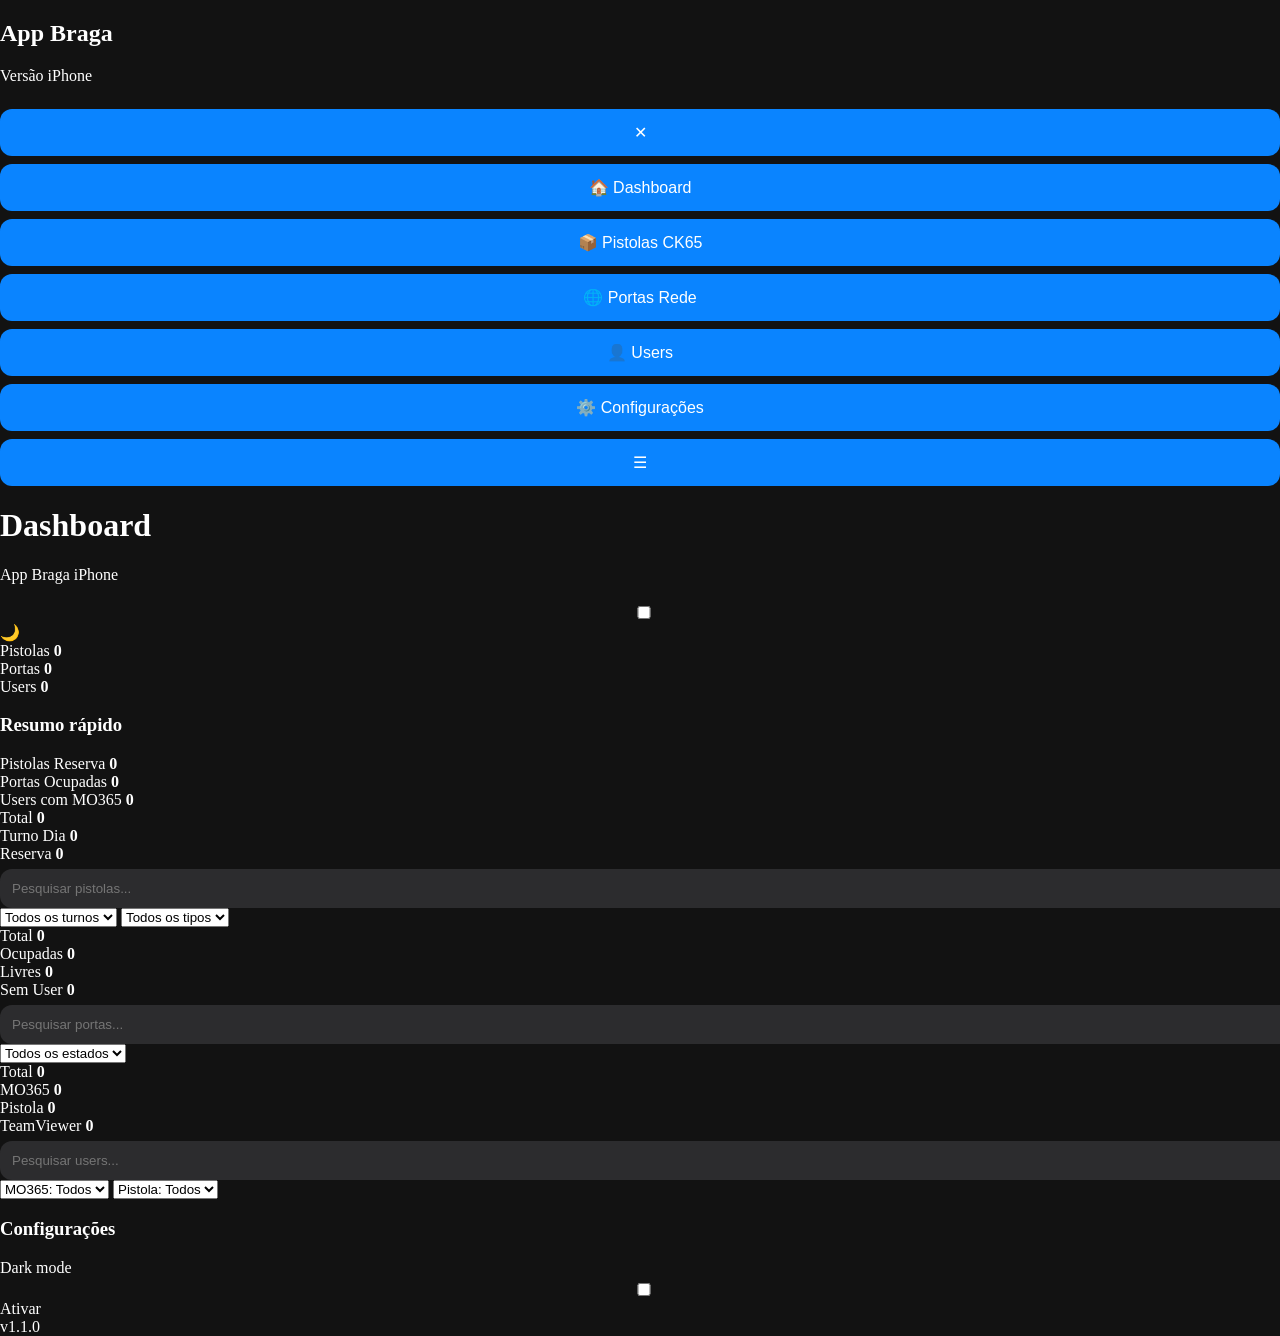
==== index.html @ 3db8387b "Update index.html" ====
<!DOCTYPE html>
<html lang="pt">
<head>
  <meta charset="UTF-8" />
  <meta
    name="viewport"
    content="width=device-width, initial-scale=1, maximum-scale=1, user-scalable=no, viewport-fit=cover"
  />
  <title>App Braga</title>
  <meta name="theme-color" content="#0f172a" />
  <link rel="manifest" href="manifest.json" />
  <link rel="icon" type="image/png" sizes="192x192" href="icon-192.png" />
  <link rel="apple-touch-icon" href="icon-192.png" />
  <link rel="stylesheet" href="style.css" />
</head>
<body>
  <div class="mobile-shell">
    <aside id="sidebar" class="mobile-sidebar">
      <div class="sidebar-top">
        <div>
          <h2>App Braga</h2>
          <p>Versão iPhone</p>
        </div>
        <button class="icon-btn close-btn" onclick="fecharMenu()">✕</button>
      </div>

      <nav class="mobile-nav">
        <button class="nav-link active" onclick="mostrarPagina('dashboard', this)">🏠 Dashboard</button>
        <button class="nav-link" onclick="mostrarPagina('pistolas', this)">📦 Pistolas CK65</button>
        <button class="nav-link" onclick="mostrarPagina('portas', this)">🌐 Portas Rede</button>
        <button class="nav-link" onclick="mostrarPagina('users', this)">👤 Users</button>
        <button class="nav-link" onclick="mostrarPagina('config', this)">⚙️ Configurações</button>
      </nav>
    </aside>

    <div id="overlay" class="overlay" onclick="fecharMenu()"></div>

    <main class="mobile-main">
      <header class="mobile-topbar">
        <button class="icon-btn" onclick="abrirMenu()">☰</button>
        <div class="topbar-title-wrap">
          <h1 id="pageTitle">Dashboard</h1>
          <p class="subtitle">App Braga iPhone</p>
        </div>
        <label class="switch-mini">
          <input type="checkbox" id="darkSwitch" />
          <span>🌙</span>
        </label>
      </header>

      <!-- DASHBOARD -->
      <section id="page-dashboard" class="page active-page">
        <div class="mobile-stats-grid">
          <div class="stat-card">
            <span>Pistolas</span>
            <strong id="countPistolasDashboard">0</strong>
          </div>
          <div class="stat-card">
            <span>Portas</span>
            <strong id="countPortasDashboard">0</strong>
          </div>
          <div class="stat-card">
            <span>Users</span>
            <strong id="countUsersDashboard">0</strong>
          </div>
        </div>

        <div class="panel">
          <h3>Resumo rápido</h3>
          <div class="dashboard-mobile-list">
            <div class="dashboard-mini-card">
              <span class="mini-label">Pistolas Reserva</span>
              <strong id="countReservaDashboard">0</strong>
            </div>
            <div class="dashboard-mini-card">
              <span class="mini-label">Portas Ocupadas</span>
              <strong id="countPortasUsadasDashboard">0</strong>
            </div>
            <div class="dashboard-mini-card">
              <span class="mini-label">Users com MO365</span>
              <strong id="countUsersMO365Dashboard">0</strong>
            </div>
          </div>
        </div>
      </section>

      <!-- PISTOLAS -->
      <section id="page-pistolas" class="page">
        <div class="mobile-stats-grid">
          <div class="stat-card">
            <span>Total</span>
            <strong id="countPistolas">0</strong>
          </div>
          <div class="stat-card">
            <span>Turno Dia</span>
            <strong id="countPistolasDia">0</strong>
          </div>
          <div class="stat-card">
            <span>Reserva</span>
            <strong id="countPistolasReserva">0</strong>
          </div>
        </div>

        <div class="panel">
          <div class="mobile-filters">
            <input
              id="searchPistolas"
              type="text"
              placeholder="Pesquisar pistolas..."
              oninput="filtrarPistolas(this.value)"
            />
            <select id="filterTurnoPistolas" onchange="filtrarPistolasComFiltros()">
              <option value="">Todos os turnos</option>
              <option value="dia">Dia</option>
            </select>
            <select id="filterTipoPistolas" onchange="filtrarPistolasComFiltros()">
              <option value="">Todos os tipos</option>
              <option value="ativa">Ativa</option>
              <option value="reserva">Reserva</option>
            </select>
          </div>
        </div>

        <div id="listaPistolas" class="mobile-cards-list"></div>
      </section>

      <!-- PORTAS -->
      <section id="page-portas" class="page">
        <div class="mobile-stats-grid">
          <div class="stat-card">
            <span>Total</span>
            <strong id="countPortas">0</strong>
          </div>
          <div class="stat-card">
            <span>Ocupadas</span>
            <strong id="countPortasUsadas">0</strong>
          </div>
          <div class="stat-card">
            <span>Livres</span>
            <strong id="countPortasLivres">0</strong>
          </div>
          <div class="stat-card">
            <span>Sem User</span>
            <strong id="countPortasSemUser">0</strong>
          </div>
        </div>

        <div class="panel">
          <div class="mobile-filters">
            <input
              id="searchPortas"
              type="text"
              placeholder="Pesquisar portas..."
              oninput="filtrarPortas(this.value)"
            />
            <select id="filterEstadoPortas" onchange="filtrarPortasComEstado()">
              <option value="">Todos os estados</option>
              <option value="ocupado">Ocupadas</option>
              <option value="livre">Livres</option>
              <option value="semUser">Sem user</option>
            </select>
          </div>
        </div>

        <div id="listaPortas" class="mobile-cards-list"></div>
      </section>

      <!-- USERS -->
      <section id="page-users" class="page">
        <div class="mobile-stats-grid">
          <div class="stat-card">
            <span>Total</span>
            <strong id="countUsers">0</strong>
          </div>
          <div class="stat-card">
            <span>MO365</span>
            <strong id="countUsersMO365">0</strong>
          </div>
          <div class="stat-card">
            <span>Pistola</span>
            <strong id="countUsersPistola">0</strong>
          </div>
          <div class="stat-card">
            <span>TeamViewer</span>
            <strong id="countUsersTV">0</strong>
          </div>
        </div>

        <div class="panel">
          <div class="mobile-filters">
            <input
              id="searchUsers"
              type="text"
              placeholder="Pesquisar users..."
              oninput="filtrarUsers(this.value)"
            />
            <select id="filterUsersMO365" onchange="filtrarUsersComFiltros()">
              <option value="">MO365: Todos</option>
              <option value="sim">Com MO365</option>
              <option value="nao">Sem MO365</option>
            </select>
            <select id="filterUsersPistola" onchange="filtrarUsersComFiltros()">
              <option value="">Pistola: Todos</option>
              <option value="sim">Com Pistola</option>
              <option value="nao">Sem Pistola</option>
            </select>
          </div>
        </div>

        <div id="listaUsers" class="mobile-cards-list"></div>
      </section>

      <!-- CONFIG -->
      <section id="page-config" class="page">
        <div class="panel">
          <h3>Configurações</h3>
          <div class="config-row">
            <span>Dark mode</span>
            <label class="switch-mini">
              <input type="checkbox" id="darkSwitchConfig" />
              <span>Ativar</span>
            </label>
          </div>
        </div>
      </section>
    </main>
  </div>

  <div class="app-version-mini">v1.1.0</div>

  <script src="app.js"></script>
</body>
</html>
---- style.css ----
body{margin:0;font-family:-apple-system;background:#121212;color:white;}
.container{max-width:520px;margin:auto;padding:15px;}
.card{background:#1e1e1e;border-radius:20px;padding:16px;margin-bottom:15px;transition:all 0.3s;}
button{padding:14px;border:none;border-radius:12px;background:#0a84ff;color:white;font-size:16px;width:100%;margin-top:8px;cursor:pointer;transition:all 0.2s;}
button:hover{background:#0f9fff;}
input{width:100%;padding:12px;margin-top:6px;border:none;border-radius:12px;background:#2c2c2e;color:white;}
ul{list-style:none;padding:0;}
li{background:#2c2c2e;padding:12px;border-radius:12px;margin-bottom:8px;display:flex;justify-content:space-between;align-items:center;transition:all 0.3s;}
.small{font-size:13px;color:#aaa;}
.total{margin-top:10px;font-weight:bold;text-align:right;}
.flex{display:flex;align-items:center;gap:5px;}
.flex input{width:60px;}
.quick-buttons{display:flex;gap:5px;margin-bottom:10px;flex-wrap:wrap;}
.quick-buttons button{width:auto;flex:1 1 30%;}
.user-color-Ricardo{color:#ff3b30;}
.user-color-Carol{color:#ff9500;}
.user-color-Maria{color:#5ac8fa;}
.user-color-Jorge{color:#af52de;}
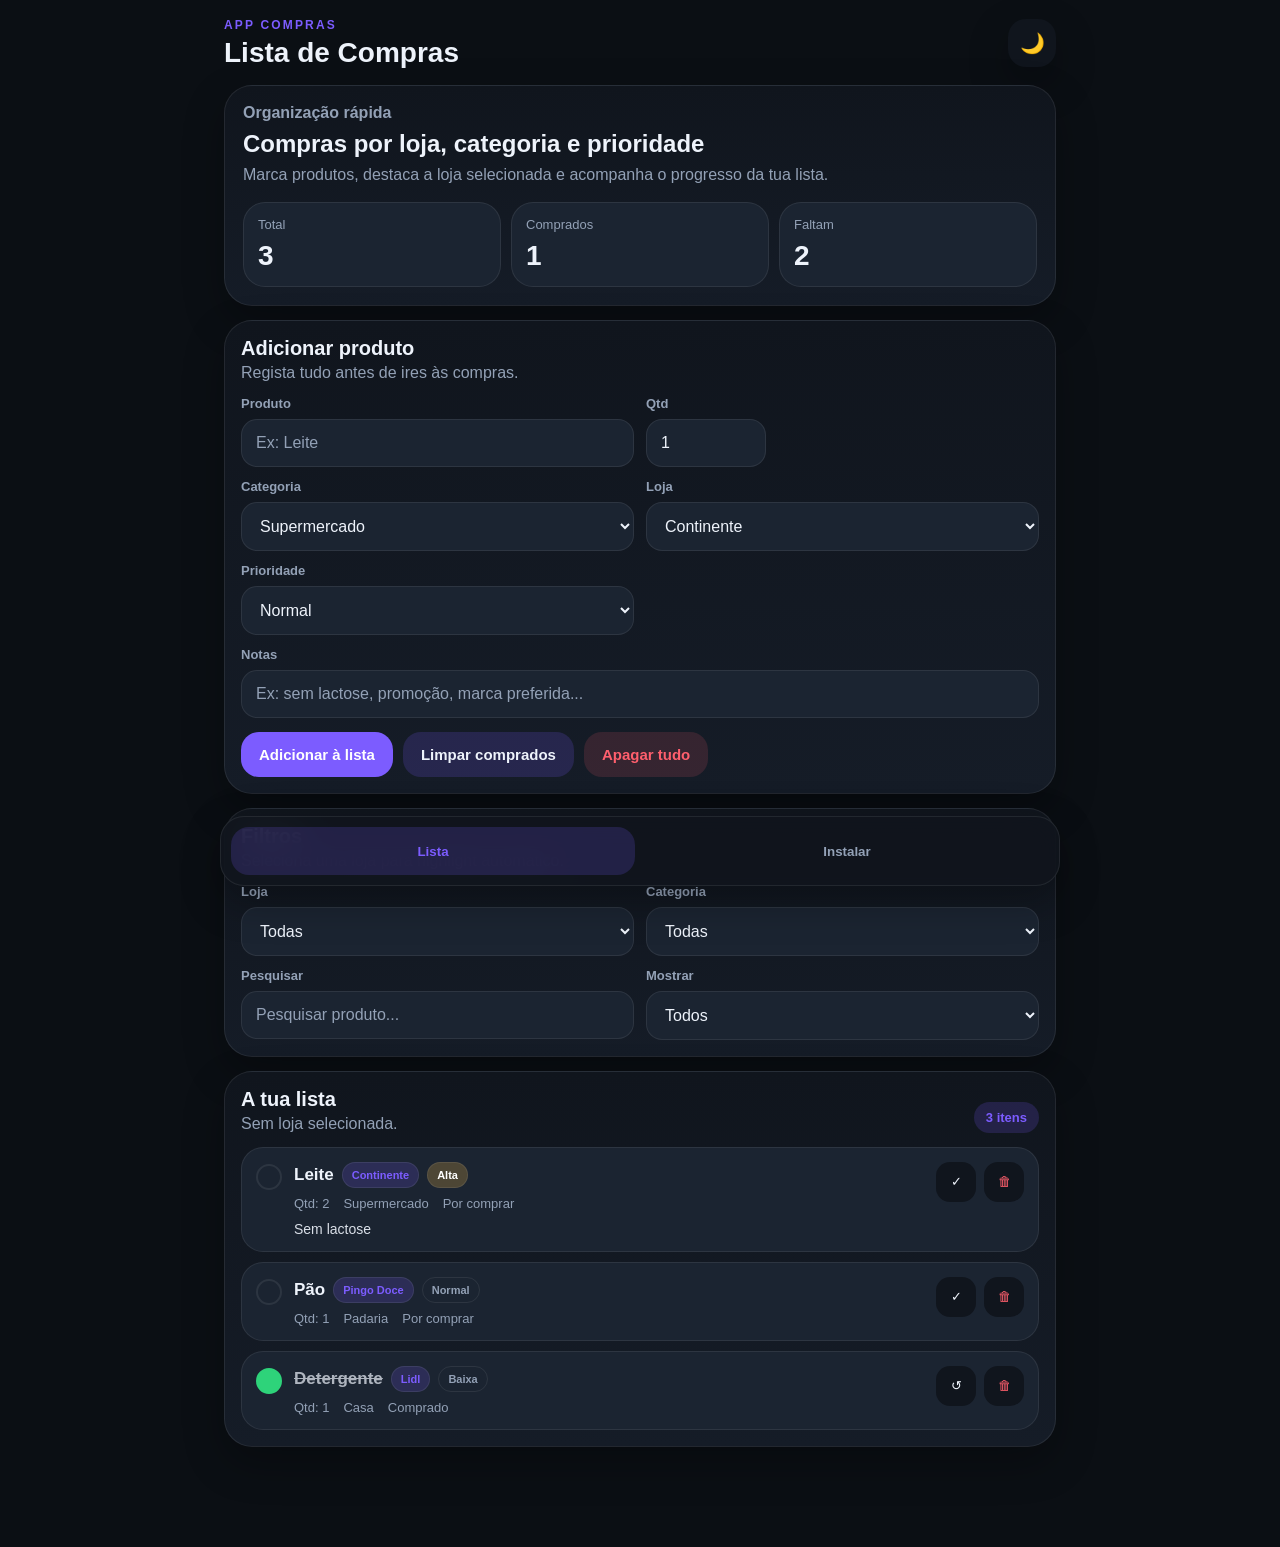
==== commit 84abd0b2: "Add files via upload" ====
--- a/index.html
+++ b/index.html
@@ -1,233 +1,135 @@
-<!DOCTYPE html>
-<html lang="pt">
-<head>
-  <meta charset="UTF-8" />
-  <meta
-    name="viewport"
-    content="width=device-width, initial-scale=1, maximum-scale=1, user-scalable=no, viewport-fit=cover"
-  />
-  <title>App Braga</title>
-  <meta name="theme-color" content="#0f172a" />
-  <link rel="manifest" href="manifest.json" />
-  <link rel="icon" type="image/png" sizes="192x192" href="icon-192.png" />
-  <link rel="apple-touch-icon" href="icon-192.png" />
-  <link rel="stylesheet" href="style.css" />
-</head>
-<body>
-  <div class="mobile-shell">
-    <aside id="sidebar" class="mobile-sidebar">
-      <div class="sidebar-top">
-        <div>
-          <h2>App Braga</h2>
-          <p>Versão iPhone</p>
-        </div>
-        <button class="icon-btn close-btn" onclick="fecharMenu()">✕</button>
-      </div>
-
-      <nav class="mobile-nav">
-        <button class="nav-link active" onclick="mostrarPagina('dashboard', this)">🏠 Dashboard</button>
-        <button class="nav-link" onclick="mostrarPagina('pistolas', this)">📦 Pistolas CK65</button>
-        <button class="nav-link" onclick="mostrarPagina('portas', this)">🌐 Portas Rede</button>
-        <button class="nav-link" onclick="mostrarPagina('users', this)">👤 Users</button>
-        <button class="nav-link" onclick="mostrarPagina('config', this)">⚙️ Configurações</button>
-      </nav>
-    </aside>
-
-    <div id="overlay" class="overlay" onclick="fecharMenu()"></div>
-
-    <main class="mobile-main">
-      <header class="mobile-topbar">
-        <button class="icon-btn" onclick="abrirMenu()">☰</button>
-        <div class="topbar-title-wrap">
-          <h1 id="pageTitle">Dashboard</h1>
-          <p class="subtitle">App Braga iPhone</p>
-        </div>
-        <label class="switch-mini">
-          <input type="checkbox" id="darkSwitch" />
-          <span>🌙</span>
-        </label>
-      </header>
-
-      <!-- DASHBOARD -->
-      <section id="page-dashboard" class="page active-page">
-        <div class="mobile-stats-grid">
-          <div class="stat-card">
-            <span>Pistolas</span>
-            <strong id="countPistolasDashboard">0</strong>
-          </div>
-          <div class="stat-card">
-            <span>Portas</span>
-            <strong id="countPortasDashboard">0</strong>
-          </div>
-          <div class="stat-card">
-            <span>Users</span>
-            <strong id="countUsersDashboard">0</strong>
-          </div>
-        </div>
-
-        <div class="panel">
-          <h3>Resumo rápido</h3>
-          <div class="dashboard-mobile-list">
-            <div class="dashboard-mini-card">
-              <span class="mini-label">Pistolas Reserva</span>
-              <strong id="countReservaDashboard">0</strong>
-            </div>
-            <div class="dashboard-mini-card">
-              <span class="mini-label">Portas Ocupadas</span>
-              <strong id="countPortasUsadasDashboard">0</strong>
-            </div>
-            <div class="dashboard-mini-card">
-              <span class="mini-label">Users com MO365</span>
-              <strong id="countUsersMO365Dashboard">0</strong>
-            </div>
-          </div>
-        </div>
-      </section>
-
-      <!-- PISTOLAS -->
-      <section id="page-pistolas" class="page">
-        <div class="mobile-stats-grid">
-          <div class="stat-card">
-            <span>Total</span>
-            <strong id="countPistolas">0</strong>
-          </div>
-          <div class="stat-card">
-            <span>Turno Dia</span>
-            <strong id="countPistolasDia">0</strong>
-          </div>
-          <div class="stat-card">
-            <span>Reserva</span>
-            <strong id="countPistolasReserva">0</strong>
-          </div>
-        </div>
-
-        <div class="panel">
-          <div class="mobile-filters">
-            <input
-              id="searchPistolas"
-              type="text"
-              placeholder="Pesquisar pistolas..."
-              oninput="filtrarPistolas(this.value)"
-            />
-            <select id="filterTurnoPistolas" onchange="filtrarPistolasComFiltros()">
-              <option value="">Todos os turnos</option>
-              <option value="dia">Dia</option>
-            </select>
-            <select id="filterTipoPistolas" onchange="filtrarPistolasComFiltros()">
-              <option value="">Todos os tipos</option>
-              <option value="ativa">Ativa</option>
-              <option value="reserva">Reserva</option>
-            </select>
-          </div>
-        </div>
-
-        <div id="listaPistolas" class="mobile-cards-list"></div>
-      </section>
-
-      <!-- PORTAS -->
-      <section id="page-portas" class="page">
-        <div class="mobile-stats-grid">
-          <div class="stat-card">
-            <span>Total</span>
-            <strong id="countPortas">0</strong>
-          </div>
-          <div class="stat-card">
-            <span>Ocupadas</span>
-            <strong id="countPortasUsadas">0</strong>
-          </div>
-          <div class="stat-card">
-            <span>Livres</span>
-            <strong id="countPortasLivres">0</strong>
-          </div>
-          <div class="stat-card">
-            <span>Sem User</span>
-            <strong id="countPortasSemUser">0</strong>
-          </div>
-        </div>
-
-        <div class="panel">
-          <div class="mobile-filters">
-            <input
-              id="searchPortas"
-              type="text"
-              placeholder="Pesquisar portas..."
-              oninput="filtrarPortas(this.value)"
-            />
-            <select id="filterEstadoPortas" onchange="filtrarPortasComEstado()">
-              <option value="">Todos os estados</option>
-              <option value="ocupado">Ocupadas</option>
-              <option value="livre">Livres</option>
-              <option value="semUser">Sem user</option>
-            </select>
-          </div>
-        </div>
-
-        <div id="listaPortas" class="mobile-cards-list"></div>
-      </section>
-
-      <!-- USERS -->
-      <section id="page-users" class="page">
-        <div class="mobile-stats-grid">
-          <div class="stat-card">
-            <span>Total</span>
-            <strong id="countUsers">0</strong>
-          </div>
-          <div class="stat-card">
-            <span>MO365</span>
-            <strong id="countUsersMO365">0</strong>
-          </div>
-          <div class="stat-card">
-            <span>Pistola</span>
-            <strong id="countUsersPistola">0</strong>
-          </div>
-          <div class="stat-card">
-            <span>TeamViewer</span>
-            <strong id="countUsersTV">0</strong>
-          </div>
-        </div>
-
-        <div class="panel">
-          <div class="mobile-filters">
-            <input
-              id="searchUsers"
-              type="text"
-              placeholder="Pesquisar users..."
-              oninput="filtrarUsers(this.value)"
-            />
-            <select id="filterUsersMO365" onchange="filtrarUsersComFiltros()">
-              <option value="">MO365: Todos</option>
-              <option value="sim">Com MO365</option>
-              <option value="nao">Sem MO365</option>
-            </select>
-            <select id="filterUsersPistola" onchange="filtrarUsersComFiltros()">
-              <option value="">Pistola: Todos</option>
-              <option value="sim">Com Pistola</option>
-              <option value="nao">Sem Pistola</option>
-            </select>
-          </div>
-        </div>
-
-        <div id="listaUsers" class="mobile-cards-list"></div>
-      </section>
-
-      <!-- CONFIG -->
-      <section id="page-config" class="page">
-        <div class="panel">
-          <h3>Configurações</h3>
-          <div class="config-row">
-            <span>Dark mode</span>
-            <label class="switch-mini">
-              <input type="checkbox" id="darkSwitchConfig" />
-              <span>Ativar</span>
-            </label>
-          </div>
-        </div>
-      </section>
-    </main>
-  </div>
-
-  <div class="app-version-mini">v1.1.0</div>
-
-  <script src="app.js"></script>
-</body>
-</html>
+<!DOCTYPE html>
+<html lang="pt">
+<head>
+  <meta charset="UTF-8" />
+  <meta name="viewport" content="width=device-width, initial-scale=1.0, maximum-scale=1.0, user-scalable=no" />
+  <meta name="theme-color" content="#10131a" />
+  <title>Lista de Compras Pro</title>
+  <link rel="manifest" href="manifest.json" />
+  <link rel="stylesheet" href="style.css" />
+</head>
+<body>
+  <div class="app-shell">
+    <header class="topbar">
+      <div>
+        <p class="eyebrow">APP COMPRAS</p>
+        <h1>Lista de Compras</h1>
+      </div>
+      <div class="topbar-actions">
+        <button id="themeToggle" class="icon-btn" aria-label="Alternar tema">🌙</button>
+      </div>
+    </header>
+
+    <main class="content">
+      <section class="hero-card">
+        <div class="hero-text">
+          <p class="hero-kicker">Organização rápida</p>
+          <h2>Compras por loja, categoria e prioridade</h2>
+          <p>Marca produtos, destaca a loja selecionada e acompanha o progresso da tua lista.</p>
+        </div>
+        <div class="hero-stats">
+          <div class="stat-card"><span>Total</span><strong id="totalItems">0</strong></div>
+          <div class="stat-card"><span>Comprados</span><strong id="doneItems">0</strong></div>
+          <div class="stat-card"><span>Faltam</span><strong id="pendingItems">0</strong></div>
+        </div>
+      </section>
+
+      <section class="panel">
+        <div class="panel-header">
+          <div><h3>Adicionar produto</h3><p>Regista tudo antes de ires às compras.</p></div>
+        </div>
+
+        <div class="form-grid">
+          <div class="field">
+            <label for="itemInput">Produto</label>
+            <input id="itemInput" type="text" placeholder="Ex: Leite" />
+          </div>
+          <div class="field field-small">
+            <label for="qtyInput">Qtd</label>
+            <input id="qtyInput" type="number" min="1" value="1" />
+          </div>
+          <div class="field">
+            <label for="categoryInput">Categoria</label>
+            <select id="categoryInput">
+              <option>Supermercado</option><option>Padaria</option><option>Farmácia</option>
+              <option>Casa</option><option>Bebidas</option><option>Outros</option>
+            </select>
+          </div>
+          <div class="field">
+            <label for="storeInput">Loja</label>
+            <select id="storeInput">
+              <option>Continente</option><option>Pingo Doce</option><option>Lidl</option>
+              <option>Mercadona</option><option>Auchan</option><option>Outra</option>
+            </select>
+          </div>
+          <div class="field">
+            <label for="priorityInput">Prioridade</label>
+            <select id="priorityInput">
+              <option value="Alta">Alta</option><option value="Normal" selected>Normal</option><option value="Baixa">Baixa</option>
+            </select>
+          </div>
+          <div class="field field-full">
+            <label for="notesInput">Notas</label>
+            <input id="notesInput" type="text" placeholder="Ex: sem lactose, promoção, marca preferida..." />
+          </div>
+        </div>
+
+        <div class="actions-row">
+          <button id="addBtn" class="primary-btn">Adicionar à lista</button>
+          <button id="clearDoneBtn" class="secondary-btn">Limpar comprados</button>
+          <button id="clearAllBtn" class="danger-btn">Apagar tudo</button>
+        </div>
+      </section>
+
+      <section class="panel">
+        <div class="panel-header">
+          <div><h3>Filtros</h3><p>Seleciona uma loja para highlight automático.</p></div>
+        </div>
+        <div class="filters-grid">
+          <div class="field">
+            <label for="filterStore">Loja</label>
+            <select id="filterStore">
+              <option value="">Todas</option><option>Continente</option><option>Pingo Doce</option>
+              <option>Lidl</option><option>Mercadona</option><option>Auchan</option><option>Outra</option>
+            </select>
+          </div>
+          <div class="field">
+            <label for="filterCategory">Categoria</label>
+            <select id="filterCategory">
+              <option value="">Todas</option><option>Supermercado</option><option>Padaria</option>
+              <option>Farmácia</option><option>Casa</option><option>Bebidas</option><option>Outros</option>
+            </select>
+          </div>
+          <div class="field">
+            <label for="searchInput">Pesquisar</label>
+            <input id="searchInput" type="text" placeholder="Pesquisar produto..." />
+          </div>
+          <div class="field">
+            <label for="showMode">Mostrar</label>
+            <select id="showMode">
+              <option value="all">Todos</option><option value="pending">Só por comprar</option><option value="done">Só comprados</option>
+            </select>
+          </div>
+        </div>
+      </section>
+
+      <section class="panel">
+        <div class="list-header">
+          <div><h3>A tua lista</h3><p id="selectedStoreText">Sem loja selecionada.</p></div>
+          <span class="badge" id="visibleCount">0 itens</span>
+        </div>
+        <div id="emptyState" class="empty-state hidden">
+          <div class="empty-icon">🛒</div><h4>Sem itens na lista</h4><p>Adiciona o primeiro produto para começar.</p>
+        </div>
+        <div id="list" class="shopping-list"></div>
+      </section>
+    </main>
+
+    <nav class="bottom-nav">
+      <button class="nav-item active">Lista</button>
+      <button class="nav-item" id="installBtn">Instalar</button>
+    </nav>
+  </div>
+  <script src="app.js"></script>
+</body>
+</html>
--- a/style.css
+++ b/style.css
@@ -1,18 +1,27 @@
-body{margin:0;font-family:-apple-system;background:#121212;color:white;}
-.container{max-width:520px;margin:auto;padding:15px;}
-.card{background:#1e1e1e;border-radius:20px;padding:16px;margin-bottom:15px;transition:all 0.3s;}
-button{padding:14px;border:none;border-radius:12px;background:#0a84ff;color:white;font-size:16px;width:100%;margin-top:8px;cursor:pointer;transition:all 0.2s;}
-button:hover{background:#0f9fff;}
-input{width:100%;padding:12px;margin-top:6px;border:none;border-radius:12px;background:#2c2c2e;color:white;}
-ul{list-style:none;padding:0;}
-li{background:#2c2c2e;padding:12px;border-radius:12px;margin-bottom:8px;display:flex;justify-content:space-between;align-items:center;transition:all 0.3s;}
-.small{font-size:13px;color:#aaa;}
-.total{margin-top:10px;font-weight:bold;text-align:right;}
-.flex{display:flex;align-items:center;gap:5px;}
-.flex input{width:60px;}
-.quick-buttons{display:flex;gap:5px;margin-bottom:10px;flex-wrap:wrap;}
-.quick-buttons button{width:auto;flex:1 1 30%;}
-.user-color-Ricardo{color:#ff3b30;}
-.user-color-Carol{color:#ff9500;}
-.user-color-Maria{color:#5ac8fa;}
-.user-color-Jorge{color:#af52de;}
+*{box-sizing:border-box;-webkit-tap-highlight-color:transparent}
+:root{--bg:#0b0f14;--panel:#10151d;--panel-2:#151c27;--panel-3:#1b2431;--text:#eef3fb;--muted:#93a1b6;--line:rgba(255,255,255,.08);--accent:#7c5cff;--accent-soft:rgba(124,92,255,.18);--success:#2ed37a;--danger:#ff5f6d;--highlight:rgba(46,211,122,.14);--shadow:0 16px 40px rgba(0,0,0,.28)}
+body.light{--bg:#edf1f7;--panel:#fff;--panel-2:#f7f9fc;--panel-3:#eef3fb;--text:#152033;--muted:#6a7688;--line:rgba(21,32,51,.08);--accent:#5d55fa;--accent-soft:rgba(93,85,250,.12);--success:#13a05a;--danger:#d64555;--highlight:rgba(19,160,90,.12);--shadow:0 16px 40px rgba(14,27,55,.10)}
+html,body{margin:0;background:var(--bg);color:var(--text);font-family:Inter,Arial,sans-serif;min-height:100%}body{overflow-x:hidden}
+.app-shell{max-width:860px;margin:0 auto;padding:18px 14px 100px}.topbar{display:flex;align-items:center;justify-content:space-between;gap:12px;margin-bottom:16px}
+.eyebrow{margin:0 0 6px;color:var(--accent);font-size:12px;letter-spacing:.18em;font-weight:700}h1,h2,h3,h4,p{margin:0}.topbar h1{font-size:28px;line-height:1.1}
+.icon-btn,.nav-item,.primary-btn,.secondary-btn,.danger-btn{border:none;border-radius:18px;cursor:pointer;transition:.18s ease}
+.icon-btn{width:48px;height:48px;background:var(--panel);color:var(--text);box-shadow:var(--shadow);font-size:20px}
+.content{display:grid;gap:14px}.hero-card,.panel{background:linear-gradient(180deg,var(--panel),var(--panel-2));border:1px solid var(--line);border-radius:28px;box-shadow:var(--shadow)}
+.hero-card{padding:18px;display:grid;gap:18px}.hero-kicker{color:var(--accent);font-weight:700;margin-bottom:8px}.hero-text h2{font-size:24px;margin-bottom:8px}
+.hero-text p,.panel-header p,.list-header p,.item-meta,.field label,.empty-state p{color:var(--muted)}.hero-stats{display:grid;grid-template-columns:repeat(3,1fr);gap:10px}
+.stat-card{background:var(--panel-3);border:1px solid var(--line);border-radius:22px;padding:14px}.stat-card span{display:block;color:var(--muted);font-size:13px;margin-bottom:8px}.stat-card strong{font-size:28px}
+.panel{padding:16px}.panel-header,.list-header{display:flex;align-items:flex-end;justify-content:space-between;gap:12px;margin-bottom:14px}.panel-header h3,.list-header h3{font-size:20px;margin-bottom:4px}
+.form-grid,.filters-grid{display:grid;grid-template-columns:repeat(2,1fr);gap:12px}.field{display:flex;flex-direction:column;gap:8px}.field-small{max-width:120px}.field-full{grid-column:1/-1}.field label{font-size:13px;font-weight:600}
+input,select{width:100%;background:var(--panel-3);color:var(--text);border:1px solid var(--line);border-radius:16px;padding:14px;font-size:16px;outline:none}input::placeholder{color:var(--muted)}
+.actions-row{display:flex;gap:10px;flex-wrap:wrap;margin-top:14px}.primary-btn,.secondary-btn,.danger-btn{padding:14px 18px;font-size:15px;font-weight:700}
+.primary-btn{background:var(--accent);color:#fff}.secondary-btn{background:var(--accent-soft);color:var(--text)}.danger-btn{background:rgba(255,95,109,.14);color:var(--danger)}
+.badge{padding:8px 12px;background:var(--accent-soft);color:var(--accent);border-radius:999px;font-size:13px;font-weight:700;white-space:nowrap}.shopping-list{display:grid;gap:10px}
+.item-card{display:grid;grid-template-columns:auto 1fr auto;gap:12px;align-items:flex-start;padding:14px;border:1px solid var(--line);border-radius:22px;background:var(--panel-3)}
+.item-card.highlight{background:linear-gradient(180deg,var(--highlight),var(--panel-3));border-color:rgba(46,211,122,.24)}.check-btn{width:26px;height:26px;border-radius:999px;border:2px solid var(--line);background:transparent;cursor:pointer;margin-top:2px}
+.item-card.done .check-btn{background:var(--success);border-color:var(--success)}.item-main{min-width:0}.item-title-row{display:flex;align-items:center;gap:8px;flex-wrap:wrap}.item-title{font-size:17px;font-weight:700}.item-card.done .item-title{text-decoration:line-through;opacity:.7}
+.pill{font-size:11px;font-weight:700;border-radius:999px;padding:6px 9px;border:1px solid var(--line);white-space:nowrap}.pill.store{color:var(--accent);background:var(--accent-soft)}.pill.high{color:#fff;background:rgba(255,191,71,.22)}.pill.normal,.pill.low{color:var(--muted)}
+.item-meta{margin-top:8px;display:flex;gap:8px 14px;flex-wrap:wrap;font-size:13px}.item-notes{margin-top:10px;font-size:14px;color:var(--text);opacity:.9}.item-actions{display:flex;gap:8px}.mini-btn{width:40px;height:40px;border:none;border-radius:14px;background:var(--panel);color:var(--text);cursor:pointer}.mini-btn.delete{color:var(--danger)}
+.empty-state{text-align:center;padding:28px 18px;background:var(--panel-3);border-radius:22px;border:1px dashed var(--line)}.empty-icon{font-size:36px;margin-bottom:10px}.hidden{display:none!important}
+.bottom-nav{position:fixed;left:50%;transform:translateX(-50%);bottom:14px;width:min(840px,calc(100% - 28px));background:rgba(16,21,29,.88);backdrop-filter:blur(18px);border:1px solid var(--line);border-radius:24px;padding:10px;display:grid;grid-template-columns:1fr 1fr;gap:10px;box-shadow:var(--shadow)}
+body.light .bottom-nav{background:rgba(255,255,255,.82)}.nav-item{min-height:48px;background:transparent;color:var(--muted);font-weight:700}.nav-item.active{background:var(--accent-soft);color:var(--accent)}
+@media (max-width:640px){.topbar h1{font-size:24px}.hero-text h2{font-size:21px}.hero-stats,.form-grid,.filters-grid{grid-template-columns:1fr}.field-small{max-width:none}.actions-row{flex-direction:column}.primary-btn,.secondary-btn,.danger-btn{width:100%}.item-card{grid-template-columns:auto 1fr}.item-actions{grid-column:1/-1;justify-content:flex-end}}
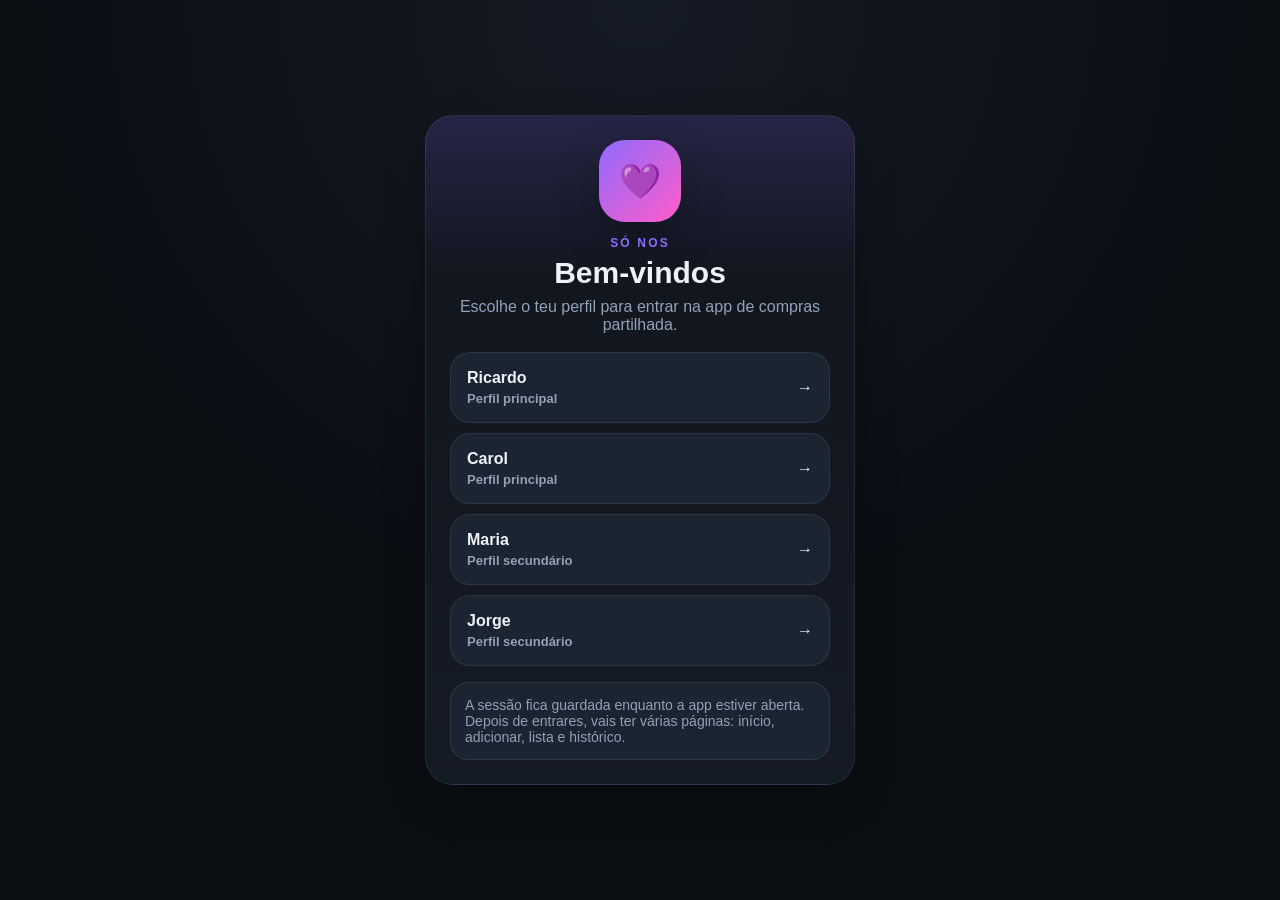
==== commit ff27896a: "Add files via upload" ====
--- a/index.html
+++ b/index.html
@@ -1,135 +1,21 @@
-<!DOCTYPE html>
-<html lang="pt">
-<head>
-  <meta charset="UTF-8" />
-  <meta name="viewport" content="width=device-width, initial-scale=1.0, maximum-scale=1.0, user-scalable=no" />
-  <meta name="theme-color" content="#10131a" />
-  <title>Lista de Compras Pro</title>
-  <link rel="manifest" href="manifest.json" />
-  <link rel="stylesheet" href="style.css" />
-</head>
-<body>
-  <div class="app-shell">
-    <header class="topbar">
-      <div>
-        <p class="eyebrow">APP COMPRAS</p>
-        <h1>Lista de Compras</h1>
-      </div>
-      <div class="topbar-actions">
-        <button id="themeToggle" class="icon-btn" aria-label="Alternar tema">🌙</button>
-      </div>
-    </header>
-
-    <main class="content">
-      <section class="hero-card">
-        <div class="hero-text">
-          <p class="hero-kicker">Organização rápida</p>
-          <h2>Compras por loja, categoria e prioridade</h2>
-          <p>Marca produtos, destaca a loja selecionada e acompanha o progresso da tua lista.</p>
-        </div>
-        <div class="hero-stats">
-          <div class="stat-card"><span>Total</span><strong id="totalItems">0</strong></div>
-          <div class="stat-card"><span>Comprados</span><strong id="doneItems">0</strong></div>
-          <div class="stat-card"><span>Faltam</span><strong id="pendingItems">0</strong></div>
-        </div>
-      </section>
-
-      <section class="panel">
-        <div class="panel-header">
-          <div><h3>Adicionar produto</h3><p>Regista tudo antes de ires às compras.</p></div>
-        </div>
-
-        <div class="form-grid">
-          <div class="field">
-            <label for="itemInput">Produto</label>
-            <input id="itemInput" type="text" placeholder="Ex: Leite" />
-          </div>
-          <div class="field field-small">
-            <label for="qtyInput">Qtd</label>
-            <input id="qtyInput" type="number" min="1" value="1" />
-          </div>
-          <div class="field">
-            <label for="categoryInput">Categoria</label>
-            <select id="categoryInput">
-              <option>Supermercado</option><option>Padaria</option><option>Farmácia</option>
-              <option>Casa</option><option>Bebidas</option><option>Outros</option>
-            </select>
-          </div>
-          <div class="field">
-            <label for="storeInput">Loja</label>
-            <select id="storeInput">
-              <option>Continente</option><option>Pingo Doce</option><option>Lidl</option>
-              <option>Mercadona</option><option>Auchan</option><option>Outra</option>
-            </select>
-          </div>
-          <div class="field">
-            <label for="priorityInput">Prioridade</label>
-            <select id="priorityInput">
-              <option value="Alta">Alta</option><option value="Normal" selected>Normal</option><option value="Baixa">Baixa</option>
-            </select>
-          </div>
-          <div class="field field-full">
-            <label for="notesInput">Notas</label>
-            <input id="notesInput" type="text" placeholder="Ex: sem lactose, promoção, marca preferida..." />
-          </div>
-        </div>
-
-        <div class="actions-row">
-          <button id="addBtn" class="primary-btn">Adicionar à lista</button>
-          <button id="clearDoneBtn" class="secondary-btn">Limpar comprados</button>
-          <button id="clearAllBtn" class="danger-btn">Apagar tudo</button>
-        </div>
-      </section>
-
-      <section class="panel">
-        <div class="panel-header">
-          <div><h3>Filtros</h3><p>Seleciona uma loja para highlight automático.</p></div>
-        </div>
-        <div class="filters-grid">
-          <div class="field">
-            <label for="filterStore">Loja</label>
-            <select id="filterStore">
-              <option value="">Todas</option><option>Continente</option><option>Pingo Doce</option>
-              <option>Lidl</option><option>Mercadona</option><option>Auchan</option><option>Outra</option>
-            </select>
-          </div>
-          <div class="field">
-            <label for="filterCategory">Categoria</label>
-            <select id="filterCategory">
-              <option value="">Todas</option><option>Supermercado</option><option>Padaria</option>
-              <option>Farmácia</option><option>Casa</option><option>Bebidas</option><option>Outros</option>
-            </select>
-          </div>
-          <div class="field">
-            <label for="searchInput">Pesquisar</label>
-            <input id="searchInput" type="text" placeholder="Pesquisar produto..." />
-          </div>
-          <div class="field">
-            <label for="showMode">Mostrar</label>
-            <select id="showMode">
-              <option value="all">Todos</option><option value="pending">Só por comprar</option><option value="done">Só comprados</option>
-            </select>
-          </div>
-        </div>
-      </section>
-
-      <section class="panel">
-        <div class="list-header">
-          <div><h3>A tua lista</h3><p id="selectedStoreText">Sem loja selecionada.</p></div>
-          <span class="badge" id="visibleCount">0 itens</span>
-        </div>
-        <div id="emptyState" class="empty-state hidden">
-          <div class="empty-icon">🛒</div><h4>Sem itens na lista</h4><p>Adiciona o primeiro produto para começar.</p>
-        </div>
-        <div id="list" class="shopping-list"></div>
-      </section>
-    </main>
-
-    <nav class="bottom-nav">
-      <button class="nav-item active">Lista</button>
-      <button class="nav-item" id="installBtn">Instalar</button>
-    </nav>
-  </div>
-  <script src="app.js"></script>
-</body>
-</html>
+<!DOCTYPE html><html lang="pt"><head><meta charset="UTF-8"><meta name="viewport" content="width=device-width, initial-scale=1.0, maximum-scale=1.0, user-scalable=no"><meta name="theme-color" content="#10131a"><title>Início - Ricardo&Carol</title><link rel="manifest" href="manifest.json"><link rel="stylesheet" href="style.css"></head><body><div class="container"><header class="topbar"><div class="brand"><small>Ricardo&Carol</small><h1>Início</h1><p class="subtle">Resumo rápido da vossa lista partilhada.</p></div><div style="display:flex;gap:10px;align-items:center"><span id="userBadge" class="user-chip">👤</span><button id="themeToggle" class="icon-btn" aria-label="Alternar tema">🌙</button></div></header><main class="content"><section class="hero-card"><div class="hero-grid"><div><span class="eyebrow">Dashboard</span><h2 class="hero-title">Agora a app está dividida em páginas para ficar mais organizada.</h2><p class="subtle">Usa o início para ver o estado geral, adicionar mais rápido e entrar diretamente nas páginas certas.</p><div class="hero-badges"><span class="badge" id="homeStoreBadge">Sem destaque de loja</span><span class="mini-badge" id="homePendingBadge">0 por comprar</span><span class="mini-badge" id="homeDoneBadge">0 comprados</span></div></div><div class="stats-grid"><div class="stat-card"><span>Total</span><strong id="statTotal">0</strong></div><div class="stat-card"><span>Comprados</span><strong id="statDone">0</strong></div><div class="stat-card"><span>Faltam</span><strong id="statPending">0</strong></div></div></div></section><section class="quick-grid"><article class="quick-card"><h3>Adicionar produto</h3><p>Vai para uma página limpa só para registar itens.</p><a class="btn primary" href="add.html">Abrir</a></article><article class="quick-card"><h3>Ver lista</h3><p>Consulta, filtra, destaca a loja e marca comprados.</p><a class="btn soft" href="list.html">Abrir</a></article><article class="quick-card"><h3>Histórico</h3><p>Vê tudo o que já foi comprado.</p><a class="btn ghost" href="history.html">Abrir</a></article></section><section class="panel"><div class="panel-head"><div><h2>Resumo recente</h2><p class="helper">Os últimos itens aparecem aqui para acesso rápido.</p></div><a href="list.html" class="badge">Abrir lista completa</a></div><div id="recentItems" class="shopping-list"></div><div id="recentEmpty" class="empty-state hidden"><div class="icon">🛒</div><h3>Sem itens ainda</h3><p>Adiciona produtos na página Adicionar.</p></div></section><section class="panel"><div class="panel-head"><div><h2>Conta</h2><p class="helper">Podes trocar de perfil quando quiseres.</p></div></div><div style="display:flex;gap:10px;flex-wrap:wrap"><button id="logoutBtn" class="btn danger">Terminar sessão</button><button class="btn ghost" onclick="installApp()">Instalar no iPhone</button></div></section></main><nav class="bottom-nav"><a class="nav-link" data-page="home" href="index.html">Início</a><a class="nav-link" data-page="add" href="add.html">Adicionar</a><a class="nav-link" data-page="list" href="list.html">Lista</a><a class="nav-link" data-page="history" href="history.html">Histórico</a></nav></div><script src="shared.js"></script><script>
+attachGlobalUI('home');
+const items = getItems();
+const s = stats(items);
+document.getElementById('statTotal').textContent = s.total;
+document.getElementById('statDone').textContent = s.done;
+document.getElementById('statPending').textContent = s.pending;
+document.getElementById('homePendingBadge').textContent = s.pending + ' por comprar';
+document.getElementById('homeDoneBadge').textContent = s.done + ' comprados';
+const firstStore = (items.find(i => !i.done) || items[0]);
+document.getElementById('homeStoreBadge').textContent = firstStore ? ('Loja em foco: ' + firstStore.store) : 'Sem destaque de loja';
+const recent = items.slice(0,4);
+const holder = document.getElementById('recentItems');
+document.getElementById('recentEmpty').classList.toggle('hidden', recent.length !== 0);
+recent.forEach(item => {
+  const card = document.createElement('article');
+  card.className = 'item-card ' + (item.done ? 'done' : '');
+  card.innerHTML = `<button class="check-btn"></button><div><div class="item-title-row"><div class="item-title">${escapeHtml(item.name)}</div><span class="pill store">${escapeHtml(item.store)}</span></div><div class="item-meta"><span>Qtd: ${item.qty}</span><span>${escapeHtml(item.category)}</span><span>${item.done ? 'Comprado' : 'Por comprar'}</span></div></div><div class="item-actions"><a class="mini-btn" href="list.html">→</a></div>`;
+  holder.appendChild(card);
+});
+</script></body></html>
--- a/style.css
+++ b/style.css
@@ -1,27 +1,41 @@
+
 *{box-sizing:border-box;-webkit-tap-highlight-color:transparent}
-:root{--bg:#0b0f14;--panel:#10151d;--panel-2:#151c27;--panel-3:#1b2431;--text:#eef3fb;--muted:#93a1b6;--line:rgba(255,255,255,.08);--accent:#7c5cff;--accent-soft:rgba(124,92,255,.18);--success:#2ed37a;--danger:#ff5f6d;--highlight:rgba(46,211,122,.14);--shadow:0 16px 40px rgba(0,0,0,.28)}
-body.light{--bg:#edf1f7;--panel:#fff;--panel-2:#f7f9fc;--panel-3:#eef3fb;--text:#152033;--muted:#6a7688;--line:rgba(21,32,51,.08);--accent:#5d55fa;--accent-soft:rgba(93,85,250,.12);--success:#13a05a;--danger:#d64555;--highlight:rgba(19,160,90,.12);--shadow:0 16px 40px rgba(14,27,55,.10)}
-html,body{margin:0;background:var(--bg);color:var(--text);font-family:Inter,Arial,sans-serif;min-height:100%}body{overflow-x:hidden}
-.app-shell{max-width:860px;margin:0 auto;padding:18px 14px 100px}.topbar{display:flex;align-items:center;justify-content:space-between;gap:12px;margin-bottom:16px}
-.eyebrow{margin:0 0 6px;color:var(--accent);font-size:12px;letter-spacing:.18em;font-weight:700}h1,h2,h3,h4,p{margin:0}.topbar h1{font-size:28px;line-height:1.1}
-.icon-btn,.nav-item,.primary-btn,.secondary-btn,.danger-btn{border:none;border-radius:18px;cursor:pointer;transition:.18s ease}
-.icon-btn{width:48px;height:48px;background:var(--panel);color:var(--text);box-shadow:var(--shadow);font-size:20px}
-.content{display:grid;gap:14px}.hero-card,.panel{background:linear-gradient(180deg,var(--panel),var(--panel-2));border:1px solid var(--line);border-radius:28px;box-shadow:var(--shadow)}
-.hero-card{padding:18px;display:grid;gap:18px}.hero-kicker{color:var(--accent);font-weight:700;margin-bottom:8px}.hero-text h2{font-size:24px;margin-bottom:8px}
-.hero-text p,.panel-header p,.list-header p,.item-meta,.field label,.empty-state p{color:var(--muted)}.hero-stats{display:grid;grid-template-columns:repeat(3,1fr);gap:10px}
-.stat-card{background:var(--panel-3);border:1px solid var(--line);border-radius:22px;padding:14px}.stat-card span{display:block;color:var(--muted);font-size:13px;margin-bottom:8px}.stat-card strong{font-size:28px}
-.panel{padding:16px}.panel-header,.list-header{display:flex;align-items:flex-end;justify-content:space-between;gap:12px;margin-bottom:14px}.panel-header h3,.list-header h3{font-size:20px;margin-bottom:4px}
-.form-grid,.filters-grid{display:grid;grid-template-columns:repeat(2,1fr);gap:12px}.field{display:flex;flex-direction:column;gap:8px}.field-small{max-width:120px}.field-full{grid-column:1/-1}.field label{font-size:13px;font-weight:600}
+:root{
+  --bg:#0b0f14;--panel:#10151d;--panel-2:#151b25;--panel-3:#1b2431;--text:#eef3fb;--muted:#93a1b6;
+  --line:rgba(255,255,255,.08);--accent:#8f6bff;--accent-2:#ff5cc8;--accent-soft:rgba(143,107,255,.18);
+  --success:#2ed37a;--danger:#ff5f6d;--warning:#ffbf47;--highlight:rgba(46,211,122,.14);--shadow:0 16px 40px rgba(0,0,0,.28)
+}
+body.light{--bg:#edf1f7;--panel:#fff;--panel-2:#f7f9fc;--panel-3:#eef3fb;--text:#152033;--muted:#6a7688;--line:rgba(21,32,51,.08);--accent:#6a5cff;--accent-2:#e94db4;--accent-soft:rgba(106,92,255,.12);--success:#13a05a;--danger:#d64555;--warning:#d8921d;--highlight:rgba(19,160,90,.12);--shadow:0 16px 40px rgba(14,27,55,.10)}
+html,body{margin:0;min-height:100%;background:radial-gradient(circle at top,var(--panel-2),var(--bg) 55%);color:var(--text);font-family:Inter,Arial,sans-serif}
+body{overflow-x:hidden}
+a{text-decoration:none;color:inherit}
+button,input,select{font:inherit}
+.hidden{display:none!important}
+.container{max-width:920px;margin:0 auto;padding:18px 14px 110px}
+.topbar{display:flex;align-items:center;justify-content:space-between;gap:12px;margin-bottom:16px}
+.brand small,.eyebrow{display:block;color:var(--accent);font-size:12px;letter-spacing:.18em;font-weight:800;margin-bottom:6px;text-transform:uppercase}
+h1,h2,h3,h4,p{margin:0}.brand h1{font-size:28px;line-height:1.05}.subtle{color:var(--muted)}
+.icon-btn,.btn,.nav-link,.picker-btn{border:none;border-radius:18px;cursor:pointer;transition:.18s ease}.icon-btn{width:48px;height:48px;background:var(--panel);color:var(--text);box-shadow:var(--shadow);font-size:20px}
+.panel,.hero-card,.login-shell,.stat-card,.quick-card,.item-card,.history-card{background:linear-gradient(180deg,var(--panel),var(--panel-2));border:1px solid var(--line);box-shadow:var(--shadow)}
+.panel,.hero-card,.login-shell{border-radius:28px}.panel{padding:16px}.content{display:grid;gap:14px}
+.hero-card{padding:18px;display:grid;gap:18px}.hero-title{font-size:24px;line-height:1.15;margin-bottom:8px}.hero-grid{display:grid;grid-template-columns:1.2fr .8fr;gap:14px}.hero-badges{display:flex;flex-wrap:wrap;gap:8px;margin-top:12px}
+.badge,.mini-badge{display:inline-flex;align-items:center;gap:6px;padding:9px 12px;border-radius:999px;font-weight:700}.badge{background:var(--accent-soft);color:var(--accent);font-size:13px}.mini-badge{background:var(--panel-3);border:1px solid var(--line);font-size:12px;color:var(--muted)}
+.stats-grid{display:grid;grid-template-columns:repeat(3,1fr);gap:10px}.stat-card{border-radius:22px;padding:14px;background:var(--panel-3)}.stat-card span{display:block;color:var(--muted);font-size:13px;margin-bottom:8px}.stat-card strong{font-size:30px}
+.quick-grid{display:grid;grid-template-columns:repeat(3,1fr);gap:12px}.quick-card{border-radius:24px;padding:16px}.quick-card h3{font-size:17px;margin-bottom:6px}.quick-card p{color:var(--muted);font-size:14px;margin-bottom:14px}.quick-card .btn{width:100%}
+.btn{padding:14px 18px;font-weight:800}.btn.primary{background:linear-gradient(135deg,var(--accent),var(--accent-2));color:#fff}.btn.soft{background:var(--accent-soft);color:var(--text)}.btn.ghost{background:var(--panel-3);color:var(--text);border:1px solid var(--line)}.btn.danger{background:rgba(255,95,109,.14);color:var(--danger)}
+.form-grid,.filters-grid{display:grid;grid-template-columns:repeat(2,1fr);gap:12px}.field{display:flex;flex-direction:column;gap:8px}.field label{font-size:13px;font-weight:700;color:var(--muted)}.field-full{grid-column:1/-1}.field-small{max-width:120px}
 input,select{width:100%;background:var(--panel-3);color:var(--text);border:1px solid var(--line);border-radius:16px;padding:14px;font-size:16px;outline:none}input::placeholder{color:var(--muted)}
-.actions-row{display:flex;gap:10px;flex-wrap:wrap;margin-top:14px}.primary-btn,.secondary-btn,.danger-btn{padding:14px 18px;font-size:15px;font-weight:700}
-.primary-btn{background:var(--accent);color:#fff}.secondary-btn{background:var(--accent-soft);color:var(--text)}.danger-btn{background:rgba(255,95,109,.14);color:var(--danger)}
-.badge{padding:8px 12px;background:var(--accent-soft);color:var(--accent);border-radius:999px;font-size:13px;font-weight:700;white-space:nowrap}.shopping-list{display:grid;gap:10px}
-.item-card{display:grid;grid-template-columns:auto 1fr auto;gap:12px;align-items:flex-start;padding:14px;border:1px solid var(--line);border-radius:22px;background:var(--panel-3)}
-.item-card.highlight{background:linear-gradient(180deg,var(--highlight),var(--panel-3));border-color:rgba(46,211,122,.24)}.check-btn{width:26px;height:26px;border-radius:999px;border:2px solid var(--line);background:transparent;cursor:pointer;margin-top:2px}
-.item-card.done .check-btn{background:var(--success);border-color:var(--success)}.item-main{min-width:0}.item-title-row{display:flex;align-items:center;gap:8px;flex-wrap:wrap}.item-title{font-size:17px;font-weight:700}.item-card.done .item-title{text-decoration:line-through;opacity:.7}
-.pill{font-size:11px;font-weight:700;border-radius:999px;padding:6px 9px;border:1px solid var(--line);white-space:nowrap}.pill.store{color:var(--accent);background:var(--accent-soft)}.pill.high{color:#fff;background:rgba(255,191,71,.22)}.pill.normal,.pill.low{color:var(--muted)}
-.item-meta{margin-top:8px;display:flex;gap:8px 14px;flex-wrap:wrap;font-size:13px}.item-notes{margin-top:10px;font-size:14px;color:var(--text);opacity:.9}.item-actions{display:flex;gap:8px}.mini-btn{width:40px;height:40px;border:none;border-radius:14px;background:var(--panel);color:var(--text);cursor:pointer}.mini-btn.delete{color:var(--danger)}
-.empty-state{text-align:center;padding:28px 18px;background:var(--panel-3);border-radius:22px;border:1px dashed var(--line)}.empty-icon{font-size:36px;margin-bottom:10px}.hidden{display:none!important}
-.bottom-nav{position:fixed;left:50%;transform:translateX(-50%);bottom:14px;width:min(840px,calc(100% - 28px));background:rgba(16,21,29,.88);backdrop-filter:blur(18px);border:1px solid var(--line);border-radius:24px;padding:10px;display:grid;grid-template-columns:1fr 1fr;gap:10px;box-shadow:var(--shadow)}
-body.light .bottom-nav{background:rgba(255,255,255,.82)}.nav-item{min-height:48px;background:transparent;color:var(--muted);font-weight:700}.nav-item.active{background:var(--accent-soft);color:var(--accent)}
-@media (max-width:640px){.topbar h1{font-size:24px}.hero-text h2{font-size:21px}.hero-stats,.form-grid,.filters-grid{grid-template-columns:1fr}.field-small{max-width:none}.actions-row{flex-direction:column}.primary-btn,.secondary-btn,.danger-btn{width:100%}.item-card{grid-template-columns:auto 1fr}.item-actions{grid-column:1/-1;justify-content:flex-end}}
+.panel-head,.list-head{display:flex;justify-content:space-between;align-items:flex-end;gap:10px;margin-bottom:14px}.panel-head h2,.list-head h2{font-size:20px;margin-bottom:4px}.helper{color:var(--muted);font-size:14px}
+.actions-row{display:flex;gap:10px;flex-wrap:wrap;margin-top:14px}
+.shopping-list{display:grid;gap:10px}.item-card{display:grid;grid-template-columns:auto 1fr auto;gap:12px;align-items:flex-start;padding:14px;border-radius:22px;background:var(--panel-3)}.item-card.highlight{background:linear-gradient(180deg,var(--highlight),var(--panel-3));border:1px solid rgba(46,211,122,.24)}.item-card.done .item-title{text-decoration:line-through;opacity:.72}
+.check-btn{width:26px;height:26px;border-radius:999px;border:2px solid var(--line);background:transparent;cursor:pointer;margin-top:2px}.item-card.done .check-btn{background:var(--success);border-color:var(--success)}
+.item-title-row{display:flex;gap:8px;flex-wrap:wrap;align-items:center}.item-title{font-weight:800;font-size:17px}.pill{padding:6px 9px;border-radius:999px;border:1px solid var(--line);font-size:11px;font-weight:800}.pill.store{background:var(--accent-soft);color:var(--accent)}.pill.high{background:rgba(255,191,71,.22);color:#fff}.pill.normal,.pill.low{color:var(--muted)}
+.item-meta,.history-meta{display:flex;gap:8px 14px;flex-wrap:wrap;margin-top:8px;color:var(--muted);font-size:13px}.item-notes{margin-top:10px;font-size:14px}.item-actions{display:flex;gap:8px}.mini-btn{width:40px;height:40px;border:none;border-radius:14px;background:var(--panel);color:var(--text);cursor:pointer}.mini-btn.delete{color:var(--danger)}
+.empty-state{padding:28px 18px;border-radius:22px;background:var(--panel-3);border:1px dashed var(--line);text-align:center}.empty-state .icon{font-size:38px;margin-bottom:10px}
+.bottom-nav{position:fixed;left:50%;transform:translateX(-50%);bottom:14px;width:min(900px,calc(100% - 28px));background:rgba(16,21,29,.88);backdrop-filter:blur(18px);border:1px solid var(--line);border-radius:24px;padding:10px;display:grid;grid-template-columns:repeat(4,1fr);gap:10px;box-shadow:var(--shadow)}
+body.light .bottom-nav{background:rgba(255,255,255,.82)}.nav-link{min-height:48px;display:flex;align-items:center;justify-content:center;background:transparent;color:var(--muted);font-weight:800}.nav-link.active{background:var(--accent-soft);color:var(--accent)}
+.section-stack{display:grid;gap:14px}
+.login-page{display:grid;place-items:center;min-height:100vh;padding:18px}.login-shell{width:min(430px,100%);padding:24px;background:linear-gradient(180deg,rgba(143,107,255,.18),transparent 24%),linear-gradient(180deg,var(--panel),var(--panel-2))}.login-top{text-align:center;margin-bottom:18px}.login-logo{width:82px;height:82px;border-radius:26px;background:linear-gradient(135deg,var(--accent),var(--accent-2));display:grid;place-items:center;margin:0 auto 14px;font-size:34px;box-shadow:var(--shadow)}.login-top h1{font-size:30px;margin-bottom:8px}.login-pickers{display:grid;gap:10px;margin-top:18px}.picker-btn{padding:16px;border-radius:20px;background:var(--panel-3);border:1px solid var(--line);color:var(--text);text-align:left;display:flex;align-items:center;justify-content:space-between;font-weight:800}.picker-btn .meta{font-size:13px;color:var(--muted);font-weight:600;margin-top:4px}.login-note{margin-top:16px;padding:14px;border-radius:18px;background:var(--panel-3);border:1px solid var(--line);color:var(--muted);font-size:14px}
+.user-chip{display:inline-flex;align-items:center;gap:8px;padding:10px 12px;border-radius:999px;background:var(--panel-3);border:1px solid var(--line);font-weight:700}.logout-link{color:var(--danger);font-weight:700}
+.history-card{padding:14px;border-radius:22px}.history-total{margin-top:10px;font-weight:800;color:var(--accent)}
+@media (max-width:720px){.hero-grid,.quick-grid,.form-grid,.filters-grid,.stats-grid{grid-template-columns:1fr}.field-small{max-width:none}.actions-row .btn{width:100%}.item-card{grid-template-columns:auto 1fr}.item-actions{grid-column:1/-1;justify-content:flex-end}.bottom-nav{grid-template-columns:repeat(4,1fr)}.nav-link{font-size:13px;padding:0 6px}.brand h1{font-size:24px}.hero-title{font-size:22px}}
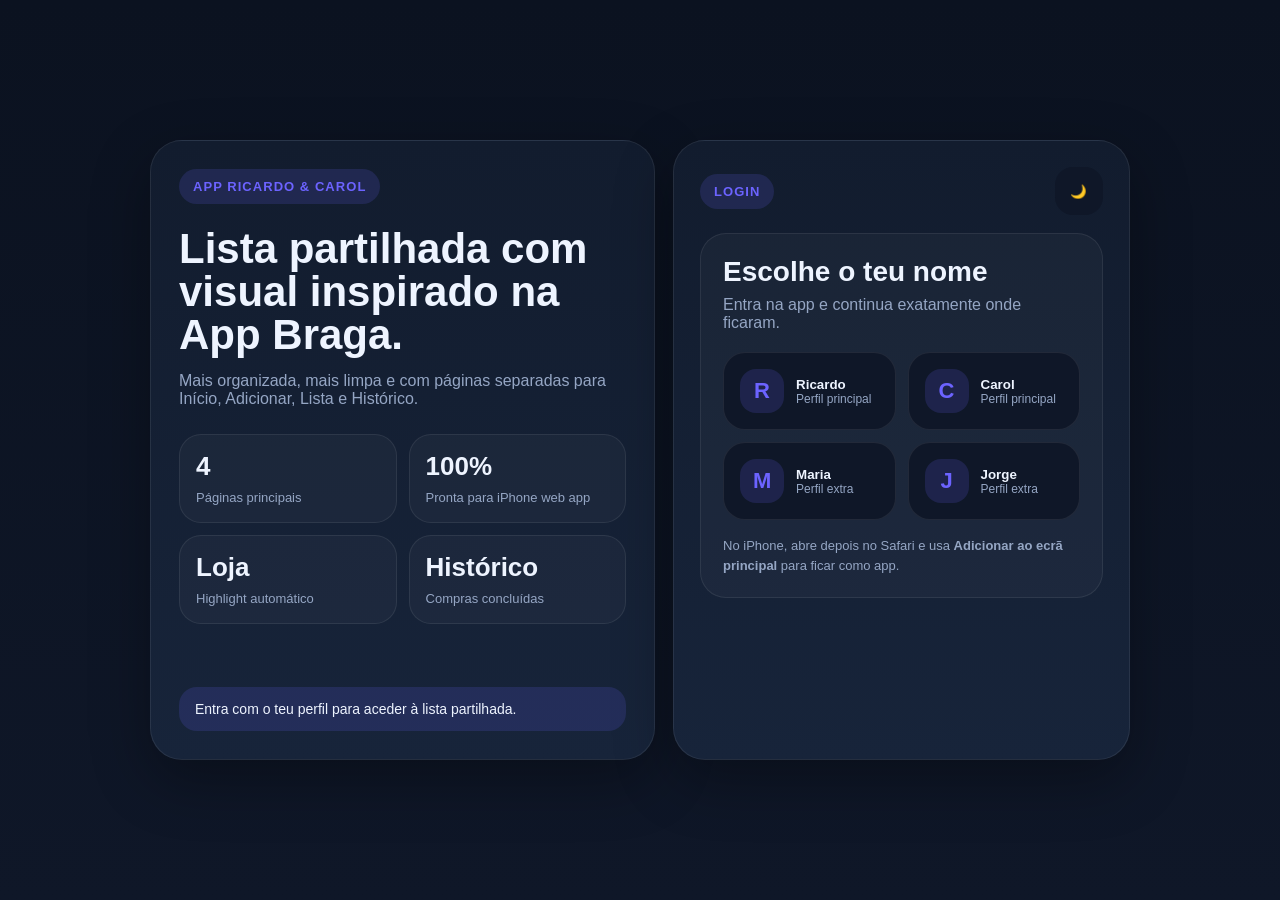
==== commit b7d8e486: "Add files via upload" ====
--- a/index.html
+++ b/index.html
@@ -1,21 +1,138 @@
-<!DOCTYPE html><html lang="pt"><head><meta charset="UTF-8"><meta name="viewport" content="width=device-width, initial-scale=1.0, maximum-scale=1.0, user-scalable=no"><meta name="theme-color" content="#10131a"><title>Início - Ricardo&Carol</title><link rel="manifest" href="manifest.json"><link rel="stylesheet" href="style.css"></head><body><div class="container"><header class="topbar"><div class="brand"><small>Ricardo&Carol</small><h1>Início</h1><p class="subtle">Resumo rápido da vossa lista partilhada.</p></div><div style="display:flex;gap:10px;align-items:center"><span id="userBadge" class="user-chip">👤</span><button id="themeToggle" class="icon-btn" aria-label="Alternar tema">🌙</button></div></header><main class="content"><section class="hero-card"><div class="hero-grid"><div><span class="eyebrow">Dashboard</span><h2 class="hero-title">Agora a app está dividida em páginas para ficar mais organizada.</h2><p class="subtle">Usa o início para ver o estado geral, adicionar mais rápido e entrar diretamente nas páginas certas.</p><div class="hero-badges"><span class="badge" id="homeStoreBadge">Sem destaque de loja</span><span class="mini-badge" id="homePendingBadge">0 por comprar</span><span class="mini-badge" id="homeDoneBadge">0 comprados</span></div></div><div class="stats-grid"><div class="stat-card"><span>Total</span><strong id="statTotal">0</strong></div><div class="stat-card"><span>Comprados</span><strong id="statDone">0</strong></div><div class="stat-card"><span>Faltam</span><strong id="statPending">0</strong></div></div></div></section><section class="quick-grid"><article class="quick-card"><h3>Adicionar produto</h3><p>Vai para uma página limpa só para registar itens.</p><a class="btn primary" href="add.html">Abrir</a></article><article class="quick-card"><h3>Ver lista</h3><p>Consulta, filtra, destaca a loja e marca comprados.</p><a class="btn soft" href="list.html">Abrir</a></article><article class="quick-card"><h3>Histórico</h3><p>Vê tudo o que já foi comprado.</p><a class="btn ghost" href="history.html">Abrir</a></article></section><section class="panel"><div class="panel-head"><div><h2>Resumo recente</h2><p class="helper">Os últimos itens aparecem aqui para acesso rápido.</p></div><a href="list.html" class="badge">Abrir lista completa</a></div><div id="recentItems" class="shopping-list"></div><div id="recentEmpty" class="empty-state hidden"><div class="icon">🛒</div><h3>Sem itens ainda</h3><p>Adiciona produtos na página Adicionar.</p></div></section><section class="panel"><div class="panel-head"><div><h2>Conta</h2><p class="helper">Podes trocar de perfil quando quiseres.</p></div></div><div style="display:flex;gap:10px;flex-wrap:wrap"><button id="logoutBtn" class="btn danger">Terminar sessão</button><button class="btn ghost" onclick="installApp()">Instalar no iPhone</button></div></section></main><nav class="bottom-nav"><a class="nav-link" data-page="home" href="index.html">Início</a><a class="nav-link" data-page="add" href="add.html">Adicionar</a><a class="nav-link" data-page="list" href="list.html">Lista</a><a class="nav-link" data-page="history" href="history.html">Histórico</a></nav></div><script src="shared.js"></script><script>
-attachGlobalUI('home');
-const items = getItems();
-const s = stats(items);
-document.getElementById('statTotal').textContent = s.total;
-document.getElementById('statDone').textContent = s.done;
-document.getElementById('statPending').textContent = s.pending;
-document.getElementById('homePendingBadge').textContent = s.pending + ' por comprar';
-document.getElementById('homeDoneBadge').textContent = s.done + ' comprados';
-const firstStore = (items.find(i => !i.done) || items[0]);
-document.getElementById('homeStoreBadge').textContent = firstStore ? ('Loja em foco: ' + firstStore.store) : 'Sem destaque de loja';
-const recent = items.slice(0,4);
-const holder = document.getElementById('recentItems');
-document.getElementById('recentEmpty').classList.toggle('hidden', recent.length !== 0);
-recent.forEach(item => {
-  const card = document.createElement('article');
-  card.className = 'item-card ' + (item.done ? 'done' : '');
-  card.innerHTML = `<button class="check-btn"></button><div><div class="item-title-row"><div class="item-title">${escapeHtml(item.name)}</div><span class="pill store">${escapeHtml(item.store)}</span></div><div class="item-meta"><span>Qtd: ${item.qty}</span><span>${escapeHtml(item.category)}</span><span>${item.done ? 'Comprado' : 'Por comprar'}</span></div></div><div class="item-actions"><a class="mini-btn" href="list.html">→</a></div>`;
-  holder.appendChild(card);
-});
-</script></body></html>+<!DOCTYPE html>
+<html lang="pt">
+<head>
+  <meta charset="UTF-8">
+  <meta name="viewport" content="width=device-width,initial-scale=1,maximum-scale=1,user-scalable=no">
+  <title>Início - Ricardo & Carol</title>
+  <link rel="stylesheet" href="style.css">
+  <link rel="manifest" href="manifest.json">
+</head>
+<body data-page="dashboard" data-requires-login="true">
+
+  <div class="app-shell">
+    <aside class="sidebar">
+      <div class="brand-card">
+        <p class="eyebrow">APP RICARDO & CAROL</p>
+        <h1>Lista<br>de Compras</h1>
+        <p>Layout adaptado ao estilo da App Braga, com navegação mais profissional.</p>
+
+        <div class="user-chip">
+          <div class="avatar" data-user-initial>U</div>
+          <div>
+            <strong data-user-name>Utilizador</strong>
+            <div style="color:var(--muted);font-size:13px">Sessão ativa</div>
+          </div>
+        </div>
+      </div>
+
+      <nav class="side-nav">
+        <a class="nav-link" data-nav="dashboard" href="index.html">🏠 Início</a>
+        <a class="nav-link" data-nav="add" href="add.html">➕ Adicionar</a>
+        <a class="nav-link" data-nav="list" href="list.html">🧺 Lista</a>
+        <a class="nav-link" data-nav="history" href="history.html">📜 Histórico</a>
+      </nav>
+
+      <div class="side-footer">
+        <button class="side-btn" data-theme-toggle>🌙</button>
+        <button class="side-btn danger" data-logout>Sair</button>
+      </div>
+    </aside>
+
+    <main class="main">
+      <header class="topbar">
+        <div class="page-title">
+          <h2 data-page-title>Título</h2>
+          <p data-page-sub>Subtítulo</p>
+        </div>
+        <div class="top-actions">
+          <button class="icon-btn" data-theme-toggle>🌙</button>
+        </div>
+      </header>
+
+      <div class="grid">
+        <section class="hero-card">
+          <div>
+            <h3>Dashboard da lista partilhada</h3>
+            <p>Esta página centraliza o essencial: visão geral, atalhos rápidos e os itens mais recentes. O estilo foi alinhado com a identidade visual da App Braga.</p>
+            <div class="hero-actions">
+              <a class="primary-btn" href="add.html">Adicionar produto</a>
+              <a class="secondary-btn" href="list.html">Ver lista completa</a>
+              <a class="ghost-btn" href="history.html">Abrir histórico</a>
+            </div>
+          </div>
+          <div class="panel" style="padding:16px">
+            <div class="panel-head">
+              <div>
+                <h3>Estado rápido</h3>
+                <p>Resumo atual da lista</p>
+              </div>
+              <span class="badge">Live</span>
+            </div>
+            <div id="statsGrid" class="stats-grid"></div>
+          </div>
+        </section>
+
+        <section class="split-grid">
+          <section class="panel">
+            <div class="panel-head">
+              <div>
+                <h3>Atalhos rápidos</h3>
+                <p>Navegação simples entre áreas</p>
+              </div>
+            </div>
+            <div class="quick-grid three">
+              <a class="secondary-btn" href="add.html">➕ Adicionar</a>
+              <a class="secondary-btn" href="list.html">🧺 Lista</a>
+              <a class="secondary-btn" href="history.html">📜 Histórico</a>
+            </div>
+          </section>
+
+          <section class="panel">
+            <div class="panel-head">
+              <div>
+                <h3>Perfil ativo</h3>
+                <p>Quem está a usar agora</p>
+              </div>
+            </div>
+            <div class="user-chip" style="margin-top:0">
+              <div class="avatar" data-user-initial>U</div>
+              <div>
+                <strong data-user-name>Utilizador</strong>
+                <div style="color:var(--muted);font-size:13px">Lista partilhada ativa</div>
+              </div>
+            </div>
+          </section>
+        </section>
+
+        <section class="panel">
+          <div class="panel-head">
+            <div>
+              <h3>Itens recentes</h3>
+              <p>Últimos produtos adicionados</p>
+            </div>
+            <a class="badge" href="list.html">Abrir lista</a>
+          </div>
+          <div id="recentList" class="shopping-list"></div>
+        </section>
+      </div>
+
+    </main>
+  </div>
+
+  <nav class="bottom-nav">
+    <div class="bottom-nav-grid">
+      <a class="bottom-link" data-nav="dashboard" href="index.html">Início</a>
+      <a class="bottom-link" data-nav="add" href="add.html">Adicionar</a>
+      <a class="bottom-link" data-nav="list" href="list.html">Lista</a>
+      <a class="bottom-link" data-nav="history" href="history.html">Histórico</a>
+    </div>
+  </nav>
+  <script src="shared.js"></script>
+</body>
+</html>
+
+<script>
+  fillShell('Início','Visão geral da tua lista partilhada.');
+  renderStats('statsGrid');
+  renderRecentList('recentList');
+</script>
--- a/style.css
+++ b/style.css
@@ -1,41 +1,205 @@
 
 *{box-sizing:border-box;-webkit-tap-highlight-color:transparent}
 :root{
-  --bg:#0b0f14;--panel:#10151d;--panel-2:#151b25;--panel-3:#1b2431;--text:#eef3fb;--muted:#93a1b6;
-  --line:rgba(255,255,255,.08);--accent:#8f6bff;--accent-2:#ff5cc8;--accent-soft:rgba(143,107,255,.18);
-  --success:#2ed37a;--danger:#ff5f6d;--warning:#ffbf47;--highlight:rgba(46,211,122,.14);--shadow:0 16px 40px rgba(0,0,0,.28)
-}
-body.light{--bg:#edf1f7;--panel:#fff;--panel-2:#f7f9fc;--panel-3:#eef3fb;--text:#152033;--muted:#6a7688;--line:rgba(21,32,51,.08);--accent:#6a5cff;--accent-2:#e94db4;--accent-soft:rgba(106,92,255,.12);--success:#13a05a;--danger:#d64555;--warning:#d8921d;--highlight:rgba(19,160,90,.12);--shadow:0 16px 40px rgba(14,27,55,.10)}
-html,body{margin:0;min-height:100%;background:radial-gradient(circle at top,var(--panel-2),var(--bg) 55%);color:var(--text);font-family:Inter,Arial,sans-serif}
+  --bg:#0b1220;
+  --bg-soft:#0f1728;
+  --card:#121c2e;
+  --card-2:#17243a;
+  --line:rgba(255,255,255,.08);
+  --text:#eef4ff;
+  --muted:#95a6c4;
+  --accent:#6c63ff;
+  --accent-soft:rgba(108,99,255,.16);
+  --success:#24c26a;
+  --warning:#ffbf47;
+  --danger:#ff5c6c;
+  --shadow:0 20px 60px rgba(0,0,0,.32);
+  --radius:24px;
+}
+body.light{
+  --bg:#eef3fb;
+  --bg-soft:#f5f7fc;
+  --card:#ffffff;
+  --card-2:#f4f7fc;
+  --line:rgba(17,24,39,.08);
+  --text:#152238;
+  --muted:#6e7d96;
+  --accent:#5a54f9;
+  --accent-soft:rgba(90,84,249,.12);
+  --success:#1ea95e;
+  --warning:#d49422;
+  --danger:#d94b5a;
+  --shadow:0 18px 45px rgba(32,49,89,.12);
+}
+html,body{margin:0;padding:0;background:linear-gradient(180deg,var(--bg),var(--bg-soft));color:var(--text);font-family:Inter,Arial,sans-serif;min-height:100%}
 body{overflow-x:hidden}
 a{text-decoration:none;color:inherit}
-button,input,select{font:inherit}
 .hidden{display:none!important}
-.container{max-width:920px;margin:0 auto;padding:18px 14px 110px}
-.topbar{display:flex;align-items:center;justify-content:space-between;gap:12px;margin-bottom:16px}
-.brand small,.eyebrow{display:block;color:var(--accent);font-size:12px;letter-spacing:.18em;font-weight:800;margin-bottom:6px;text-transform:uppercase}
-h1,h2,h3,h4,p{margin:0}.brand h1{font-size:28px;line-height:1.05}.subtle{color:var(--muted)}
-.icon-btn,.btn,.nav-link,.picker-btn{border:none;border-radius:18px;cursor:pointer;transition:.18s ease}.icon-btn{width:48px;height:48px;background:var(--panel);color:var(--text);box-shadow:var(--shadow);font-size:20px}
-.panel,.hero-card,.login-shell,.stat-card,.quick-card,.item-card,.history-card{background:linear-gradient(180deg,var(--panel),var(--panel-2));border:1px solid var(--line);box-shadow:var(--shadow)}
-.panel,.hero-card,.login-shell{border-radius:28px}.panel{padding:16px}.content{display:grid;gap:14px}
-.hero-card{padding:18px;display:grid;gap:18px}.hero-title{font-size:24px;line-height:1.15;margin-bottom:8px}.hero-grid{display:grid;grid-template-columns:1.2fr .8fr;gap:14px}.hero-badges{display:flex;flex-wrap:wrap;gap:8px;margin-top:12px}
-.badge,.mini-badge{display:inline-flex;align-items:center;gap:6px;padding:9px 12px;border-radius:999px;font-weight:700}.badge{background:var(--accent-soft);color:var(--accent);font-size:13px}.mini-badge{background:var(--panel-3);border:1px solid var(--line);font-size:12px;color:var(--muted)}
-.stats-grid{display:grid;grid-template-columns:repeat(3,1fr);gap:10px}.stat-card{border-radius:22px;padding:14px;background:var(--panel-3)}.stat-card span{display:block;color:var(--muted);font-size:13px;margin-bottom:8px}.stat-card strong{font-size:30px}
-.quick-grid{display:grid;grid-template-columns:repeat(3,1fr);gap:12px}.quick-card{border-radius:24px;padding:16px}.quick-card h3{font-size:17px;margin-bottom:6px}.quick-card p{color:var(--muted);font-size:14px;margin-bottom:14px}.quick-card .btn{width:100%}
-.btn{padding:14px 18px;font-weight:800}.btn.primary{background:linear-gradient(135deg,var(--accent),var(--accent-2));color:#fff}.btn.soft{background:var(--accent-soft);color:var(--text)}.btn.ghost{background:var(--panel-3);color:var(--text);border:1px solid var(--line)}.btn.danger{background:rgba(255,95,109,.14);color:var(--danger)}
-.form-grid,.filters-grid{display:grid;grid-template-columns:repeat(2,1fr);gap:12px}.field{display:flex;flex-direction:column;gap:8px}.field label{font-size:13px;font-weight:700;color:var(--muted)}.field-full{grid-column:1/-1}.field-small{max-width:120px}
-input,select{width:100%;background:var(--panel-3);color:var(--text);border:1px solid var(--line);border-radius:16px;padding:14px;font-size:16px;outline:none}input::placeholder{color:var(--muted)}
-.panel-head,.list-head{display:flex;justify-content:space-between;align-items:flex-end;gap:10px;margin-bottom:14px}.panel-head h2,.list-head h2{font-size:20px;margin-bottom:4px}.helper{color:var(--muted);font-size:14px}
-.actions-row{display:flex;gap:10px;flex-wrap:wrap;margin-top:14px}
-.shopping-list{display:grid;gap:10px}.item-card{display:grid;grid-template-columns:auto 1fr auto;gap:12px;align-items:flex-start;padding:14px;border-radius:22px;background:var(--panel-3)}.item-card.highlight{background:linear-gradient(180deg,var(--highlight),var(--panel-3));border:1px solid rgba(46,211,122,.24)}.item-card.done .item-title{text-decoration:line-through;opacity:.72}
-.check-btn{width:26px;height:26px;border-radius:999px;border:2px solid var(--line);background:transparent;cursor:pointer;margin-top:2px}.item-card.done .check-btn{background:var(--success);border-color:var(--success)}
-.item-title-row{display:flex;gap:8px;flex-wrap:wrap;align-items:center}.item-title{font-weight:800;font-size:17px}.pill{padding:6px 9px;border-radius:999px;border:1px solid var(--line);font-size:11px;font-weight:800}.pill.store{background:var(--accent-soft);color:var(--accent)}.pill.high{background:rgba(255,191,71,.22);color:#fff}.pill.normal,.pill.low{color:var(--muted)}
-.item-meta,.history-meta{display:flex;gap:8px 14px;flex-wrap:wrap;margin-top:8px;color:var(--muted);font-size:13px}.item-notes{margin-top:10px;font-size:14px}.item-actions{display:flex;gap:8px}.mini-btn{width:40px;height:40px;border:none;border-radius:14px;background:var(--panel);color:var(--text);cursor:pointer}.mini-btn.delete{color:var(--danger)}
-.empty-state{padding:28px 18px;border-radius:22px;background:var(--panel-3);border:1px dashed var(--line);text-align:center}.empty-state .icon{font-size:38px;margin-bottom:10px}
-.bottom-nav{position:fixed;left:50%;transform:translateX(-50%);bottom:14px;width:min(900px,calc(100% - 28px));background:rgba(16,21,29,.88);backdrop-filter:blur(18px);border:1px solid var(--line);border-radius:24px;padding:10px;display:grid;grid-template-columns:repeat(4,1fr);gap:10px;box-shadow:var(--shadow)}
-body.light .bottom-nav{background:rgba(255,255,255,.82)}.nav-link{min-height:48px;display:flex;align-items:center;justify-content:center;background:transparent;color:var(--muted);font-weight:800}.nav-link.active{background:var(--accent-soft);color:var(--accent)}
-.section-stack{display:grid;gap:14px}
-.login-page{display:grid;place-items:center;min-height:100vh;padding:18px}.login-shell{width:min(430px,100%);padding:24px;background:linear-gradient(180deg,rgba(143,107,255,.18),transparent 24%),linear-gradient(180deg,var(--panel),var(--panel-2))}.login-top{text-align:center;margin-bottom:18px}.login-logo{width:82px;height:82px;border-radius:26px;background:linear-gradient(135deg,var(--accent),var(--accent-2));display:grid;place-items:center;margin:0 auto 14px;font-size:34px;box-shadow:var(--shadow)}.login-top h1{font-size:30px;margin-bottom:8px}.login-pickers{display:grid;gap:10px;margin-top:18px}.picker-btn{padding:16px;border-radius:20px;background:var(--panel-3);border:1px solid var(--line);color:var(--text);text-align:left;display:flex;align-items:center;justify-content:space-between;font-weight:800}.picker-btn .meta{font-size:13px;color:var(--muted);font-weight:600;margin-top:4px}.login-note{margin-top:16px;padding:14px;border-radius:18px;background:var(--panel-3);border:1px solid var(--line);color:var(--muted);font-size:14px}
-.user-chip{display:inline-flex;align-items:center;gap:8px;padding:10px 12px;border-radius:999px;background:var(--panel-3);border:1px solid var(--line);font-weight:700}.logout-link{color:var(--danger);font-weight:700}
-.history-card{padding:14px;border-radius:22px}.history-total{margin-top:10px;font-weight:800;color:var(--accent)}
-@media (max-width:720px){.hero-grid,.quick-grid,.form-grid,.filters-grid,.stats-grid{grid-template-columns:1fr}.field-small{max-width:none}.actions-row .btn{width:100%}.item-card{grid-template-columns:auto 1fr}.item-actions{grid-column:1/-1;justify-content:flex-end}.bottom-nav{grid-template-columns:repeat(4,1fr)}.nav-link{font-size:13px;padding:0 6px}.brand h1{font-size:24px}.hero-title{font-size:22px}}
+
+.login-body{min-height:100vh;display:flex;align-items:center;justify-content:center;padding:24px}
+.login-wrap{width:min(980px,100%);display:grid;grid-template-columns:1.05fr .95fr;gap:18px}
+.login-brand,.login-panel{
+  background:linear-gradient(180deg,var(--card),var(--card-2));
+  border:1px solid var(--line);
+  border-radius:32px;
+  box-shadow:var(--shadow);
+}
+.login-brand{padding:28px;display:flex;flex-direction:column;justify-content:space-between;min-height:620px}
+.logo-badge{display:inline-flex;align-items:center;gap:10px;background:var(--accent-soft);color:var(--accent);padding:10px 14px;border-radius:999px;font-size:13px;font-weight:800;letter-spacing:.08em;text-transform:uppercase}
+.login-title{margin:24px 0 10px;font-size:42px;line-height:1.02}
+.login-sub{color:var(--muted);font-size:16px;max-width:520px}
+.feature-grid{display:grid;grid-template-columns:1fr 1fr;gap:12px;margin-top:26px}
+.feature-card{background:rgba(255,255,255,.03);border:1px solid var(--line);border-radius:22px;padding:16px}
+.feature-card strong{display:block;font-size:26px;margin-bottom:6px}
+.feature-card span{color:var(--muted);font-size:13px}
+.login-panel{padding:26px}
+.panel-top{display:flex;align-items:center;justify-content:space-between;gap:12px;margin-bottom:18px}
+.theme-toggle{width:48px;height:48px;border:none;border-radius:18px;background:var(--bg-soft);color:var(--text);cursor:pointer}
+.login-card{background:rgba(255,255,255,.03);border:1px solid var(--line);border-radius:26px;padding:22px}
+.login-card h2{margin:0 0 8px;font-size:28px}
+.login-card p{margin:0;color:var(--muted)}
+.user-grid{display:grid;grid-template-columns:1fr 1fr;gap:12px;margin-top:20px}
+.user-btn{
+  display:flex;align-items:center;gap:12px;border:none;cursor:pointer;
+  background:var(--bg-soft);border-radius:22px;padding:16px;color:var(--text);border:1px solid var(--line)
+}
+.avatar{
+  width:44px;height:44px;border-radius:16px;display:flex;align-items:center;justify-content:center;
+  background:var(--accent-soft);color:var(--accent);font-size:22px;font-weight:700
+}
+.user-btn strong{display:block;text-align:left}
+.user-btn span{display:block;color:var(--muted);font-size:12px;text-align:left}
+.info-strip{margin-top:16px;padding:14px 16px;border-radius:18px;background:var(--accent-soft);color:var(--text);font-size:14px}
+.install-note{margin-top:16px;color:var(--muted);font-size:13px;line-height:1.5}
+
+.app-shell{
+  min-height:100vh;display:grid;grid-template-columns:280px minmax(0,1fr);
+}
+.sidebar{
+  position:sticky;top:0;height:100vh;padding:20px 16px 16px;
+  background:rgba(9,14,24,.72);backdrop-filter:blur(16px);border-right:1px solid var(--line)
+}
+body.light .sidebar{background:rgba(255,255,255,.72)}
+.brand-card{
+  background:linear-gradient(180deg,var(--card),var(--card-2));border:1px solid var(--line);
+  border-radius:28px;padding:18px;box-shadow:var(--shadow)
+}
+.brand-card .eyebrow{font-size:12px;letter-spacing:.18em;text-transform:uppercase;color:var(--accent);font-weight:800;margin:0 0 8px}
+.brand-card h1{font-size:28px;line-height:1.05;margin:0}
+.brand-card p{margin:10px 0 0;color:var(--muted);font-size:14px}
+.user-chip{
+  display:flex;align-items:center;gap:12px;margin-top:16px;padding:12px;border-radius:20px;background:var(--bg-soft);border:1px solid var(--line)
+}
+.user-chip .avatar{width:38px;height:38px;border-radius:14px}
+.side-nav{display:grid;gap:10px;margin-top:18px}
+.nav-link{
+  display:flex;align-items:center;gap:12px;padding:14px 16px;border-radius:18px;background:transparent;
+  color:var(--muted);font-weight:700;border:1px solid transparent
+}
+.nav-link.active{background:var(--accent-soft);color:var(--accent);border-color:rgba(108,99,255,.12)}
+.nav-link:hover{background:rgba(255,255,255,.03);color:var(--text)}
+.side-footer{margin-top:18px;display:grid;gap:10px}
+.side-btn{
+  width:100%;border:none;border-radius:18px;padding:14px 16px;background:var(--card);color:var(--text);cursor:pointer;font-weight:700;border:1px solid var(--line)
+}
+.side-btn.danger{color:var(--danger)}
+.main{padding:20px 20px 110px;min-width:0}
+.topbar{display:flex;align-items:center;justify-content:space-between;gap:14px;margin-bottom:16px}
+.page-title h2{margin:0;font-size:30px}
+.page-title p{margin:8px 0 0;color:var(--muted)}
+.top-actions{display:flex;gap:10px}
+.icon-btn{
+  width:48px;height:48px;border:none;border-radius:18px;background:var(--card);
+  color:var(--text);border:1px solid var(--line);cursor:pointer;box-shadow:var(--shadow)
+}
+.grid{display:grid;gap:14px}
+.stats-grid{display:grid;grid-template-columns:repeat(4,1fr);gap:12px}
+.stat-card,.panel,.hero-card{
+  background:linear-gradient(180deg,var(--card),var(--card-2));
+  border:1px solid var(--line);border-radius:28px;box-shadow:var(--shadow)
+}
+.stat-card{padding:18px}
+.stat-card span{display:block;color:var(--muted);font-size:13px;margin-bottom:8px}
+.stat-card strong{font-size:32px}
+.hero-card{padding:20px;display:grid;grid-template-columns:1.2fr .8fr;gap:16px}
+.hero-card h3{margin:0 0 10px;font-size:28px}
+.hero-card p{margin:0;color:var(--muted);line-height:1.55}
+.hero-actions{display:flex;gap:10px;flex-wrap:wrap;margin-top:16px}
+.primary-btn,.secondary-btn,.danger-btn,.ghost-btn{
+  border:none;border-radius:18px;padding:14px 18px;font-size:15px;font-weight:800;cursor:pointer
+}
+.primary-btn{background:var(--accent);color:#fff}
+.secondary-btn{background:var(--accent-soft);color:var(--text)}
+.danger-btn{background:rgba(255,92,108,.14);color:var(--danger)}
+.ghost-btn{background:var(--bg-soft);color:var(--text);border:1px solid var(--line)}
+.panel{padding:18px}
+.panel-head{display:flex;align-items:end;justify-content:space-between;gap:12px;margin-bottom:14px}
+.panel-head h3{margin:0 0 6px;font-size:22px}
+.panel-head p{margin:0;color:var(--muted)}
+.badge{display:inline-flex;align-items:center;justify-content:center;padding:8px 12px;border-radius:999px;background:var(--accent-soft);color:var(--accent);font-size:13px;font-weight:800}
+.form-grid,.filters-grid,.quick-grid{display:grid;grid-template-columns:repeat(2,1fr);gap:12px}
+.quick-grid.three{grid-template-columns:repeat(3,1fr)}
+.field{display:flex;flex-direction:column;gap:8px}
+.field label{font-size:13px;font-weight:700;color:var(--muted)}
+input,select,textarea{
+  width:100%;background:var(--bg-soft);color:var(--text);border:1px solid var(--line);
+  border-radius:18px;padding:14px 15px;font-size:16px;outline:none;resize:vertical
+}
+textarea{min-height:96px}
+.actions-row{display:flex;flex-wrap:wrap;gap:10px;margin-top:14px}
+.shopping-list,.history-list{display:grid;gap:10px}
+.item-card{
+  display:grid;grid-template-columns:auto 1fr auto;gap:12px;align-items:flex-start;
+  padding:14px;border-radius:22px;background:var(--bg-soft);border:1px solid var(--line)
+}
+.item-card.highlight{background:linear-gradient(180deg,rgba(36,194,106,.10),var(--bg-soft));border-color:rgba(36,194,106,.24)}
+.item-card.done .item-title{text-decoration:line-through;opacity:.7}
+.check-btn{
+  width:28px;height:28px;border-radius:999px;border:2px solid var(--line);background:transparent;cursor:pointer;margin-top:2px
+}
+.item-card.done .check-btn{background:var(--success);border-color:var(--success)}
+.item-main{min-width:0}
+.item-title-row{display:flex;align-items:center;gap:8px;flex-wrap:wrap}
+.item-title{font-size:17px;font-weight:800}
+.pill{display:inline-flex;align-items:center;padding:6px 9px;border-radius:999px;font-size:11px;font-weight:800;border:1px solid var(--line)}
+.pill.store{color:var(--accent);background:var(--accent-soft)}
+.pill.high{color:#fff;background:rgba(255,191,71,.22)}
+.pill.normal,.pill.low{color:var(--muted)}
+.item-meta,.history-meta{margin-top:8px;display:flex;gap:8px 14px;flex-wrap:wrap;font-size:13px;color:var(--muted)}
+.item-notes{margin-top:10px;font-size:14px;line-height:1.45}
+.item-actions{display:flex;gap:8px}
+.mini-btn{
+  width:40px;height:40px;border:none;border-radius:14px;background:var(--card);color:var(--text);cursor:pointer;border:1px solid var(--line)
+}
+.mini-btn.delete{color:var(--danger)}
+.empty-state{text-align:center;padding:30px 18px;border-radius:22px;background:var(--bg-soft);border:1px dashed var(--line)}
+.empty-state .empty-icon{font-size:38px;margin-bottom:10px}
+.bottom-nav{
+  display:none;position:fixed;left:50%;transform:translateX(-50%);bottom:14px;z-index:30;
+  width:min(900px,calc(100% - 24px));padding:10px;border-radius:24px;
+  background:rgba(10,15,24,.86);backdrop-filter:blur(18px);border:1px solid var(--line);box-shadow:var(--shadow)
+}
+body.light .bottom-nav{background:rgba(255,255,255,.86)}
+.bottom-nav-grid{display:grid;grid-template-columns:repeat(4,1fr);gap:10px}
+.bottom-link{
+  min-height:50px;border-radius:18px;display:flex;align-items:center;justify-content:center;
+  color:var(--muted);font-weight:800;background:transparent;border:1px solid transparent
+}
+.bottom-link.active{background:var(--accent-soft);color:var(--accent)}
+.split-grid{display:grid;grid-template-columns:1fr 1fr;gap:14px}
+.history-day{padding:16px;border-radius:22px;background:var(--bg-soft);border:1px solid var(--line)}
+.history-day h4{margin:0 0 12px}
+.history-total{margin-top:10px;color:var(--muted);font-weight:700}
+@media (max-width:1024px){
+  .app-shell{grid-template-columns:1fr}
+  .sidebar{display:none}
+  .main{padding-bottom:110px}
+  .bottom-nav{display:block}
+}
+@media (max-width:760px){
+  .login-wrap,.hero-card,.split-grid,.stats-grid,.quick-grid.three,.user-grid,.form-grid,.filters-grid{grid-template-columns:1fr}
+  .login-brand{min-height:auto}
+  .page-title h2{font-size:25px}
+  .hero-card h3{font-size:23px}
+  .topbar{align-items:flex-start;flex-direction:column}
+}
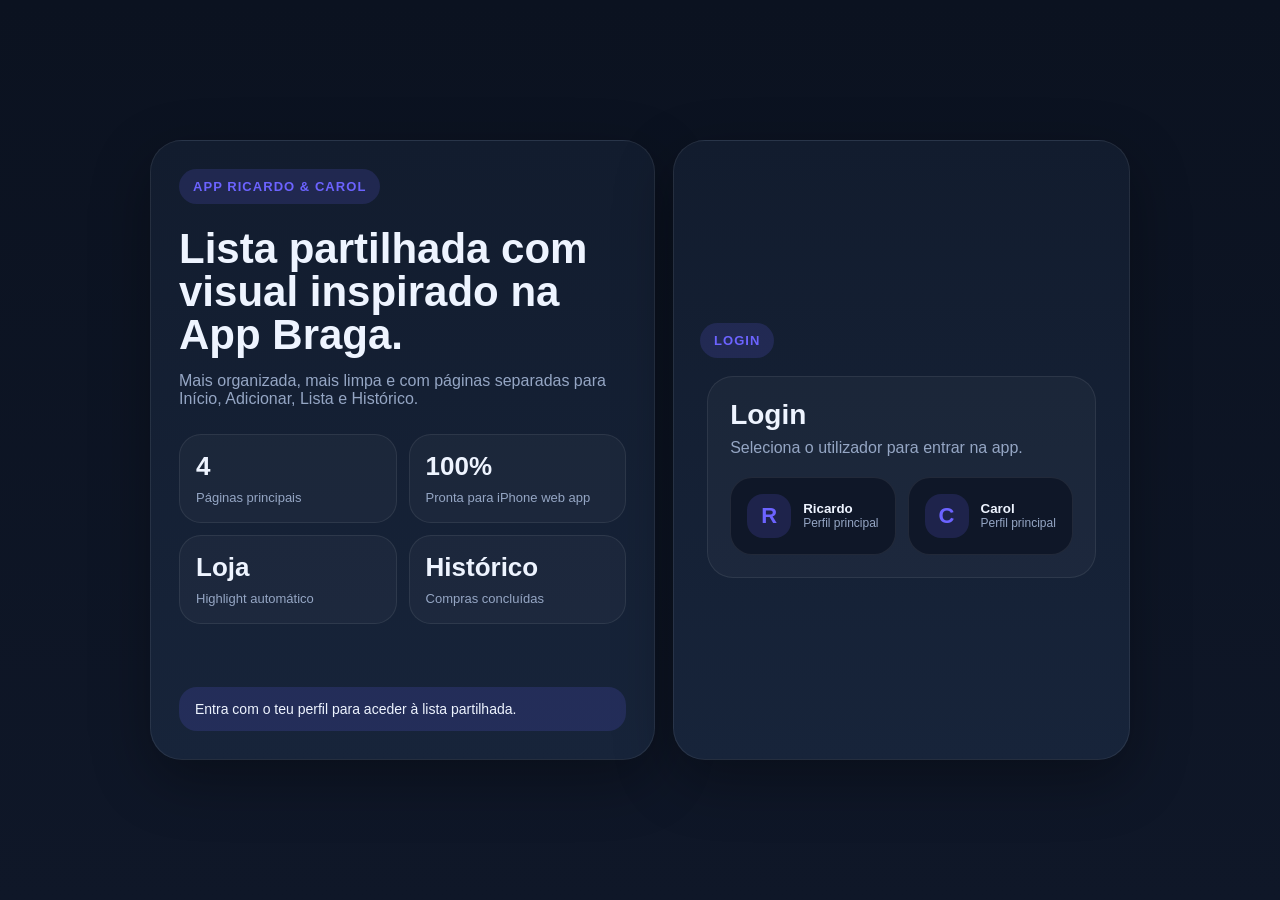
==== commit 78f2ea35: "Add files via upload" ====
--- a/index.html
+++ b/index.html
@@ -33,7 +33,6 @@
       </nav>
 
       <div class="side-footer">
-        <button class="side-btn" data-theme-toggle>🌙</button>
         <button class="side-btn danger" data-logout>Sair</button>
       </div>
     </aside>
@@ -44,12 +43,26 @@
           <h2 data-page-title>Título</h2>
           <p data-page-sub>Subtítulo</p>
         </div>
-        <div class="top-actions">
-          <button class="icon-btn" data-theme-toggle>🌙</button>
-        </div>
+        <div class="top-actions"></div>
       </header>
 
       <div class="grid">
+        <section class="panel">
+            <div class="panel-head">
+              <div>
+                <h3>Perfil ativo</h3>
+                <p>Quem está a usar agora</p>
+              </div>
+            </div>
+            <div class="user-chip" style="margin-top:0">
+              <div class="avatar" data-user-initial>U</div>
+              <div>
+                <strong data-user-name>Utilizador</strong>
+                <div style="color:var(--muted);font-size:13px">Lista partilhada ativa</div>
+              </div>
+            </div>
+          </section>
+
         <section class="hero-card">
           <div>
             <h3>Dashboard da lista partilhada</h3>
@@ -72,48 +85,12 @@
           </div>
         </section>
 
-        <section class="split-grid">
-          <section class="panel">
-            <div class="panel-head">
-              <div>
-                <h3>Atalhos rápidos</h3>
-                <p>Navegação simples entre áreas</p>
-              </div>
-            </div>
-            <div class="quick-grid three">
-              <a class="secondary-btn" href="add.html">➕ Adicionar</a>
-              <a class="secondary-btn" href="list.html">🧺 Lista</a>
-              <a class="secondary-btn" href="history.html">📜 Histórico</a>
-            </div>
-          </section>
+        
 
-          <section class="panel">
-            <div class="panel-head">
-              <div>
-                <h3>Perfil ativo</h3>
-                <p>Quem está a usar agora</p>
-              </div>
-            </div>
-            <div class="user-chip" style="margin-top:0">
-              <div class="avatar" data-user-initial>U</div>
-              <div>
-                <strong data-user-name>Utilizador</strong>
-                <div style="color:var(--muted);font-size:13px">Lista partilhada ativa</div>
-              </div>
-            </div>
-          </section>
+          
         </section>
 
-        <section class="panel">
-          <div class="panel-head">
-            <div>
-              <h3>Itens recentes</h3>
-              <p>Últimos produtos adicionados</p>
-            </div>
-            <a class="badge" href="list.html">Abrir lista</a>
-          </div>
-          <div id="recentList" class="shopping-list"></div>
-        </section>
+        
       </div>
 
     </main>
@@ -134,5 +111,4 @@
 <script>
   fillShell('Início','Visão geral da tua lista partilhada.');
   renderStats('statsGrid');
-  renderRecentList('recentList');
 </script>
--- a/style.css
+++ b/style.css
@@ -203,3 +203,7 @@
   .hero-card h3{font-size:23px}
   .topbar{align-items:flex-start;flex-direction:column}
 }
+
+.login-card{max-width:520px;margin:0 auto}
+.user-grid{grid-template-columns:1fr 1fr}
+.login-panel{display:flex;flex-direction:column;justify-content:center}
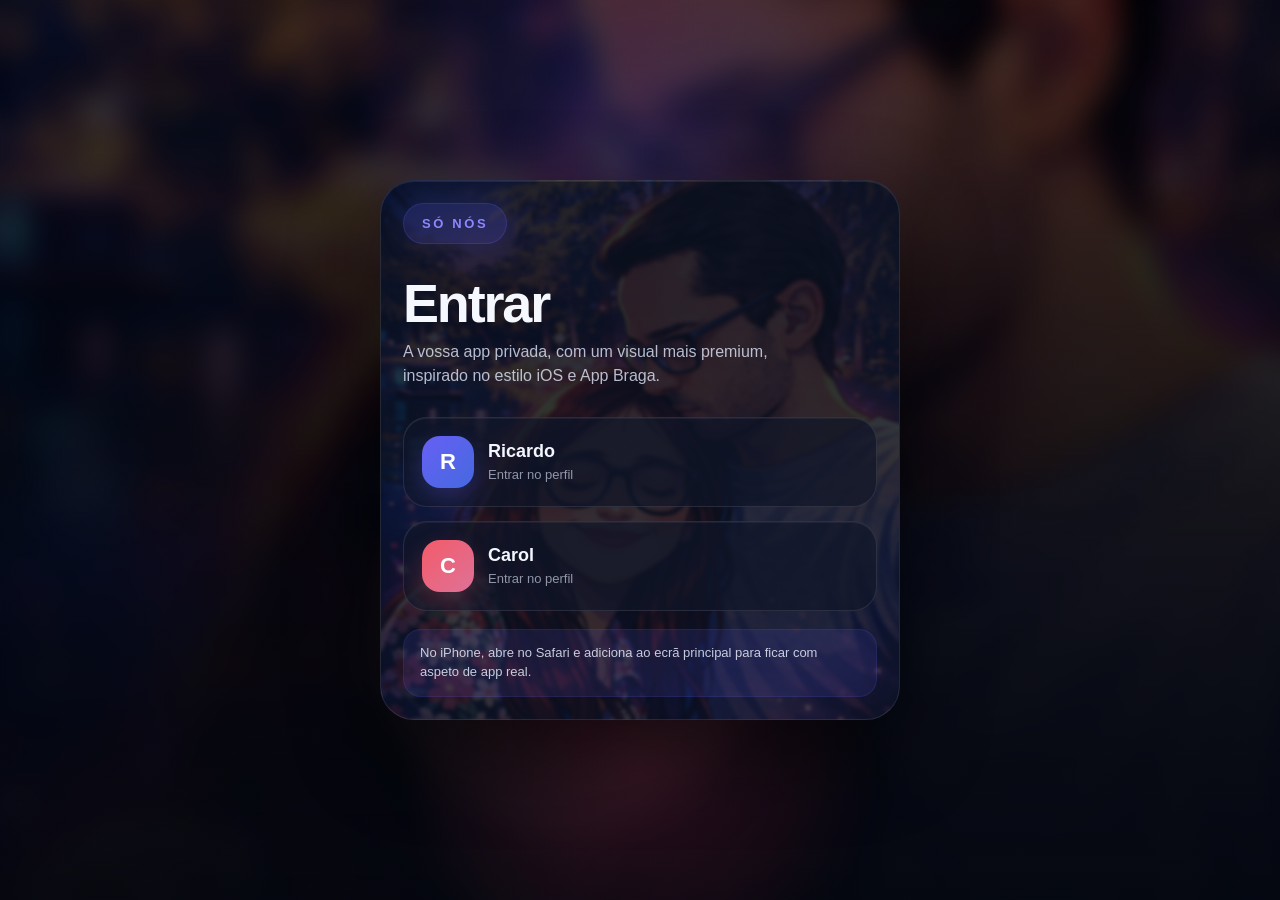
==== commit 32aed15a: "Add files via upload" ====
--- a/index.html
+++ b/index.html
@@ -2,20 +2,23 @@
 <html lang="pt">
 <head>
   <meta charset="UTF-8">
-  <meta name="viewport" content="width=device-width,initial-scale=1,maximum-scale=1,user-scalable=no">
-  <title>Início - Ricardo & Carol</title>
+  <meta name="viewport" content="width=device-width,initial-scale=1,maximum-scale=1,user-scalable=no,viewport-fit=cover">
+  <title>Início - Só Nós</title>
   <link rel="stylesheet" href="style.css">
   <link rel="manifest" href="manifest.json">
+  <meta name="apple-mobile-web-app-capable" content="yes">
+  <meta name="apple-mobile-web-app-status-bar-style" content="black-translucent">
+  <meta name="apple-mobile-web-app-title" content="Só Nós">
+  <meta name="theme-color" content="#070b14">
+  <link rel="apple-touch-icon" href="icon-180.png">
 </head>
 <body data-page="dashboard" data-requires-login="true">
-
   <div class="app-shell">
     <aside class="sidebar">
       <div class="brand-card">
-        <p class="eyebrow">APP RICARDO & CAROL</p>
-        <h1>Lista<br>de Compras</h1>
-        <p>Layout adaptado ao estilo da App Braga, com navegação mais profissional.</p>
-
+        <p class="eyebrow">SÓ NÓS</p>
+        <h1>Lista<br>Privada</h1>
+        <p>Uma experiência premium para gerir a vossa lista em conjunto.</p>
         <div class="user-chip">
           <div class="avatar" data-user-initial>U</div>
           <div>
@@ -40,59 +43,52 @@
     <main class="main">
       <header class="topbar">
         <div class="page-title">
-          <h2 data-page-title>Título</h2>
-          <p data-page-sub>Subtítulo</p>
+          <h2 data-page-title>Início</h2>
+          <p data-page-sub>Visão geral da vossa app privada.</p>
         </div>
         <div class="top-actions"></div>
       </header>
 
       <div class="grid">
         <section class="panel">
-            <div class="panel-head">
-              <div>
-                <h3>Perfil ativo</h3>
-                <p>Quem está a usar agora</p>
-              </div>
+          <div class="panel-head">
+            <div>
+              <h3>Perfil ativo</h3>
+              <p>Quem está a usar a app agora</p>
             </div>
-            <div class="user-chip" style="margin-top:0">
-              <div class="avatar" data-user-initial>U</div>
-              <div>
-                <strong data-user-name>Utilizador</strong>
-                <div style="color:var(--muted);font-size:13px">Lista partilhada ativa</div>
-              </div>
+            <span class="badge">Online</span>
+          </div>
+          <div class="user-chip" style="margin-top:0">
+            <div class="avatar" data-user-initial>U</div>
+            <div>
+              <strong data-user-name>Utilizador</strong>
+              <div style="color:var(--muted);font-size:13px">Lista partilhada ativa</div>
             </div>
-          </section>
+          </div>
+        </section>
 
         <section class="hero-card">
           <div>
             <h3>Dashboard da lista partilhada</h3>
-            <p>Esta página centraliza o essencial: visão geral, atalhos rápidos e os itens mais recentes. O estilo foi alinhado com a identidade visual da App Braga.</p>
+            <p>Vê rapidamente o estado da lista, os produtos comprados e o que ainda falta. Tudo com um visual premium e mais consistente em todas as páginas.</p>
             <div class="hero-actions">
               <a class="primary-btn" href="add.html">Adicionar produto</a>
-              <a class="secondary-btn" href="list.html">Ver lista completa</a>
-              <a class="ghost-btn" href="history.html">Abrir histórico</a>
+              <a class="secondary-btn" href="list.html">Abrir lista</a>
+              <a class="ghost-btn" href="history.html">Ver histórico</a>
             </div>
           </div>
           <div class="panel" style="padding:16px">
             <div class="panel-head">
               <div>
-                <h3>Estado rápido</h3>
-                <p>Resumo atual da lista</p>
+                <h3>Resumo</h3>
+                <p>Estado atual da lista</p>
               </div>
               <span class="badge">Live</span>
             </div>
             <div id="statsGrid" class="stats-grid"></div>
           </div>
         </section>
-
-        
-
-          
-        </section>
-
-        
       </div>
-
     </main>
   </div>
 
@@ -104,11 +100,11 @@
       <a class="bottom-link" data-nav="history" href="history.html">Histórico</a>
     </div>
   </nav>
+
   <script src="shared.js"></script>
+  <script>
+    fillShell('Início','Visão geral da vossa app privada.');
+    renderStats('statsGrid');
+  </script>
 </body>
 </html>
-
-<script>
-  fillShell('Início','Visão geral da tua lista partilhada.');
-  renderStats('statsGrid');
-</script>
--- a/style.css
+++ b/style.css
@@ -207,3 +207,416 @@
 .login-card{max-width:520px;margin:0 auto}
 .user-grid{grid-template-columns:1fr 1fr}
 .login-panel{display:flex;flex-direction:column;justify-content:center}
+
+
+html, body{
+  background:#0b1220;
+}
+
+body{
+  padding-top: env(safe-area-inset-top);
+}
+
+.login-body{
+  padding-top:max(24px, env(safe-area-inset-top));
+  background:
+    radial-gradient(circle at top center, rgba(108,99,255,.16), transparent 35%),
+    linear-gradient(180deg, #07101f 0%, #0b1220 100%);
+}
+
+.login-brand{
+  min-height:auto;
+}
+
+.login-title{
+  font-size:48px;
+  line-height:1.02;
+  max-width:420px;
+}
+
+.login-sub{
+  max-width:340px;
+  margin-top:14px;
+}
+
+@media (max-width:760px){
+  .login-wrap{
+    grid-template-columns:1fr;
+  }
+  .login-brand{
+    padding:22px;
+  }
+  .login-title{
+    font-size:34px;
+  }
+  .login-sub{
+    font-size:15px;
+  }
+}
+
+
+/* PREMIUM LOGIN */
+.login-premium-body{
+  min-height:100vh;
+  padding:0;
+  margin:0;
+  overflow:hidden;
+  background:#070b14;
+}
+.login-premium-bg{
+  position:fixed;
+  inset:0;
+  background:
+    linear-gradient(180deg, rgba(5,8,18,.22), rgba(5,8,18,.72)),
+    url('login-bg.jpg') center center / cover no-repeat;
+  transform:scale(1.06);
+}
+.login-premium-overlay{
+  position:fixed;
+  inset:0;
+  background:
+    radial-gradient(circle at 50% 15%, rgba(108,99,255,.22), transparent 30%),
+    radial-gradient(circle at 50% 85%, rgba(255,70,110,.16), transparent 24%),
+    linear-gradient(180deg, rgba(4,7,15,.18) 0%, rgba(4,7,15,.60) 50%, rgba(4,7,15,.85) 100%);
+  backdrop-filter: blur(6px);
+}
+.login-premium-shell{
+  position:relative;
+  z-index:2;
+  min-height:100vh;
+  display:flex;
+  align-items:center;
+  justify-content:center;
+  padding:
+    max(18px, env(safe-area-inset-top))
+    18px
+    max(18px, env(safe-area-inset-bottom));
+}
+.login-premium-card{
+  width:min(520px, 100%);
+  border-radius:34px;
+  overflow:hidden;
+  border:1px solid rgba(255,255,255,.10);
+  background:
+    linear-gradient(180deg, rgba(12,18,34,.84), rgba(12,18,34,.72)),
+    url('login-panel.jpg') center center / cover no-repeat;
+  box-shadow:
+    0 30px 90px rgba(0,0,0,.45),
+    inset 0 1px 0 rgba(255,255,255,.08);
+  backdrop-filter: blur(22px);
+}
+.login-premium-top{
+  padding:22px 22px 0;
+}
+.premium-badge{
+  display:inline-flex;
+  align-items:center;
+  justify-content:center;
+  padding:12px 18px;
+  border-radius:999px;
+  font-size:13px;
+  letter-spacing:.2em;
+  font-weight:900;
+  color:#8e86ff;
+  background:rgba(108,99,255,.18);
+  border:1px solid rgba(108,99,255,.20);
+  box-shadow:0 0 28px rgba(108,99,255,.16);
+}
+.login-premium-content{
+  padding:26px 22px 22px;
+}
+.login-premium-copy h1{
+  margin:8px 0 10px;
+  font-size:54px;
+  line-height:.95;
+  letter-spacing:-.04em;
+  color:#f6f8ff;
+  text-shadow:0 8px 30px rgba(0,0,0,.30);
+}
+.login-premium-copy p{
+  margin:0;
+  font-size:16px;
+  line-height:1.55;
+  color:rgba(230,236,255,.78);
+  max-width:420px;
+}
+.login-premium-users{
+  display:grid;
+  gap:14px;
+  margin-top:28px;
+}
+.premium-user-btn{
+  display:flex;
+  align-items:center;
+  gap:14px;
+  width:100%;
+  padding:18px;
+  border-radius:24px;
+  border:1px solid rgba(255,255,255,.10);
+  background:rgba(16,22,40,.70);
+  color:#f3f6ff;
+  cursor:pointer;
+  box-shadow:
+    0 0 0 rgba(108,99,255,0),
+    inset 0 1px 0 rgba(255,255,255,.05);
+  transition:transform .18s ease, box-shadow .18s ease, border-color .18s ease, background .18s ease;
+}
+.premium-user-btn:hover,
+.premium-user-btn:active{
+  transform:translateY(-1px) scale(1.01);
+}
+.premium-user-btn.ricardo:hover,
+.premium-user-btn.ricardo:active{
+  border-color:rgba(108,99,255,.45);
+  box-shadow:
+    0 0 26px rgba(108,99,255,.25),
+    0 12px 28px rgba(108,99,255,.14);
+  background:rgba(20,28,54,.86);
+}
+.premium-user-btn.carol:hover,
+.premium-user-btn.carol:active{
+  border-color:rgba(255,95,108,.45);
+  box-shadow:
+    0 0 26px rgba(255,95,108,.22),
+    0 12px 28px rgba(255,95,108,.12);
+  background:rgba(28,20,42,.86);
+}
+.premium-avatar{
+  width:52px;
+  height:52px;
+  border-radius:18px;
+  display:flex;
+  align-items:center;
+  justify-content:center;
+  font-size:22px;
+  font-weight:900;
+  color:#fff;
+  background:linear-gradient(135deg, rgba(108,99,255,.95), rgba(78,120,255,.85));
+  box-shadow:0 10px 24px rgba(108,99,255,.24);
+  flex:none;
+}
+.premium-user-btn.carol .premium-avatar{
+  background:linear-gradient(135deg, rgba(255,95,108,.95), rgba(255,128,170,.86));
+  box-shadow:0 10px 24px rgba(255,95,108,.22);
+}
+.premium-user-text{
+  display:flex;
+  flex-direction:column;
+  align-items:flex-start;
+  text-align:left;
+}
+.premium-user-text strong{
+  font-size:18px;
+  line-height:1.1;
+}
+.premium-user-text small{
+  margin-top:6px;
+  font-size:13px;
+  color:rgba(230,236,255,.60);
+}
+.login-premium-note{
+  margin-top:18px;
+  padding:14px 16px;
+  border-radius:18px;
+  background:rgba(108,99,255,.12);
+  border:1px solid rgba(108,99,255,.12);
+  color:rgba(236,241,255,.82);
+  line-height:1.45;
+  font-size:13px;
+}
+@media (max-width: 640px){
+  .login-premium-shell{
+    align-items:flex-end;
+    padding-left:14px;
+    padding-right:14px;
+    padding-bottom:max(14px, env(safe-area-inset-bottom));
+  }
+  .login-premium-card{
+    width:100%;
+    border-radius:30px;
+  }
+  .login-premium-copy h1{
+    font-size:42px;
+  }
+  .login-premium-copy p{
+    font-size:15px;
+  }
+}
+
+
+/* PREMIUM APP PAGES */
+.app-shell{
+  min-height:100vh;
+  background:
+    radial-gradient(circle at top center, rgba(108,99,255,.10), transparent 28%),
+    linear-gradient(180deg, #07101f 0%, #0b1220 100%);
+}
+.main{
+  position:relative;
+}
+.main::before{
+  content:"";
+  position:fixed;
+  inset:0;
+  background:
+    radial-gradient(circle at 10% 10%, rgba(108,99,255,.08), transparent 24%),
+    radial-gradient(circle at 90% 20%, rgba(255,95,108,.06), transparent 20%);
+  pointer-events:none;
+  z-index:0;
+}
+.topbar,.grid,.panel,.hero-card,.stats-grid,.shopping-list,.history-list,.split-grid{
+  position:relative;
+  z-index:1;
+}
+.sidebar{
+  background:rgba(7,11,20,.84);
+  backdrop-filter:blur(18px);
+}
+.brand-card{
+  background:
+    linear-gradient(180deg, rgba(12,18,34,.92), rgba(12,18,34,.76)),
+    url('login-panel.jpg') center center / cover no-repeat;
+  border:1px solid rgba(255,255,255,.08);
+  box-shadow:0 24px 70px rgba(0,0,0,.36), inset 0 1px 0 rgba(255,255,255,.05);
+}
+.brand-card .eyebrow{
+  color:#8e86ff;
+}
+.brand-card h1{
+  color:#f5f7ff;
+}
+.user-chip{
+  background:rgba(16,22,40,.68);
+  border:1px solid rgba(255,255,255,.08);
+}
+.nav-link{
+  background:rgba(255,255,255,.02);
+  border:1px solid transparent;
+}
+.nav-link.active{
+  color:#9b94ff;
+  background:rgba(108,99,255,.14);
+  border-color:rgba(108,99,255,.16);
+  box-shadow:0 0 18px rgba(108,99,255,.12);
+}
+.side-btn{
+  background:rgba(16,22,40,.78);
+  border:1px solid rgba(255,255,255,.08);
+}
+.page-title h2{
+  font-size:34px;
+  letter-spacing:-.04em;
+  color:#f7f9ff;
+}
+.page-title p{
+  color:rgba(230,236,255,.64);
+}
+.hero-card,.panel,.stat-card{
+  background:
+    linear-gradient(180deg, rgba(12,18,34,.90), rgba(12,18,34,.76)),
+    url('login-panel.jpg') center center / cover no-repeat;
+  border:1px solid rgba(255,255,255,.08);
+  box-shadow:
+    0 24px 70px rgba(0,0,0,.34),
+    inset 0 1px 0 rgba(255,255,255,.04);
+}
+.hero-card{
+  overflow:hidden;
+}
+.hero-card h3{
+  font-size:34px;
+  line-height:1.02;
+  letter-spacing:-.04em;
+  color:#f7f9ff;
+}
+.hero-card p,.panel-head p,.item-meta,.history-meta{
+  color:rgba(230,236,255,.64);
+}
+.stat-card strong{
+  color:#f7f9ff;
+}
+.badge{
+  color:#9a93ff;
+  background:rgba(108,99,255,.12);
+  border:1px solid rgba(108,99,255,.10);
+  box-shadow:0 0 20px rgba(108,99,255,.08);
+}
+.primary-btn,.secondary-btn,.danger-btn,.ghost-btn,.side-btn,.mini-btn,.icon-btn,.bottom-link{
+  transition:transform .18s ease, box-shadow .18s ease, border-color .18s ease, background .18s ease;
+}
+.primary-btn{
+  background:linear-gradient(135deg, #6c63ff, #4e78ff);
+  box-shadow:0 12px 26px rgba(108,99,255,.22), 0 0 26px rgba(108,99,255,.14);
+}
+.primary-btn:hover,.primary-btn:active{
+  transform:translateY(-1px);
+  box-shadow:0 18px 32px rgba(108,99,255,.28), 0 0 34px rgba(108,99,255,.20);
+}
+.secondary-btn{
+  background:rgba(108,99,255,.12);
+  border:1px solid rgba(108,99,255,.14);
+}
+.secondary-btn:hover,.ghost-btn:hover,.side-btn:hover,.mini-btn:hover{
+  transform:translateY(-1px);
+}
+.ghost-btn{
+  background:rgba(255,255,255,.04);
+  border:1px solid rgba(255,255,255,.08);
+}
+.danger-btn{
+  background:rgba(255,95,108,.12);
+  border:1px solid rgba(255,95,108,.14);
+}
+input,select,textarea{
+  background:rgba(16,22,40,.72);
+  border:1px solid rgba(255,255,255,.08);
+  color:#f2f6ff;
+}
+input::placeholder, textarea::placeholder{
+  color:rgba(230,236,255,.42);
+}
+.item-card,.history-day{
+  background:rgba(16,22,40,.62);
+  border:1px solid rgba(255,255,255,.08);
+  box-shadow:inset 0 1px 0 rgba(255,255,255,.03);
+}
+.item-card.highlight{
+  background:linear-gradient(180deg, rgba(108,99,255,.12), rgba(16,22,40,.72));
+  border-color:rgba(108,99,255,.18);
+  box-shadow:0 0 22px rgba(108,99,255,.10);
+}
+.check-btn{
+  border-color:rgba(255,255,255,.14);
+}
+.item-card.done .check-btn{
+  box-shadow:0 0 18px rgba(36,194,106,.24);
+}
+.pill.store{
+  color:#9b94ff;
+  background:rgba(108,99,255,.14);
+  border-color:rgba(108,99,255,.10);
+}
+.pill.high{
+  background:rgba(255,191,71,.14);
+  border-color:rgba(255,191,71,.16);
+}
+.bottom-nav{
+  background:rgba(10,15,24,.90);
+}
+.bottom-link.active{
+  color:#9b94ff;
+  background:rgba(108,99,255,.14);
+  box-shadow:0 0 18px rgba(108,99,255,.10);
+}
+.empty-state{
+  background:rgba(16,22,40,.52);
+  border:1px dashed rgba(255,255,255,.10);
+}
+@media (max-width:760px){
+  .page-title h2{
+    font-size:28px;
+  }
+  .hero-card h3{
+    font-size:28px;
+  }
+}
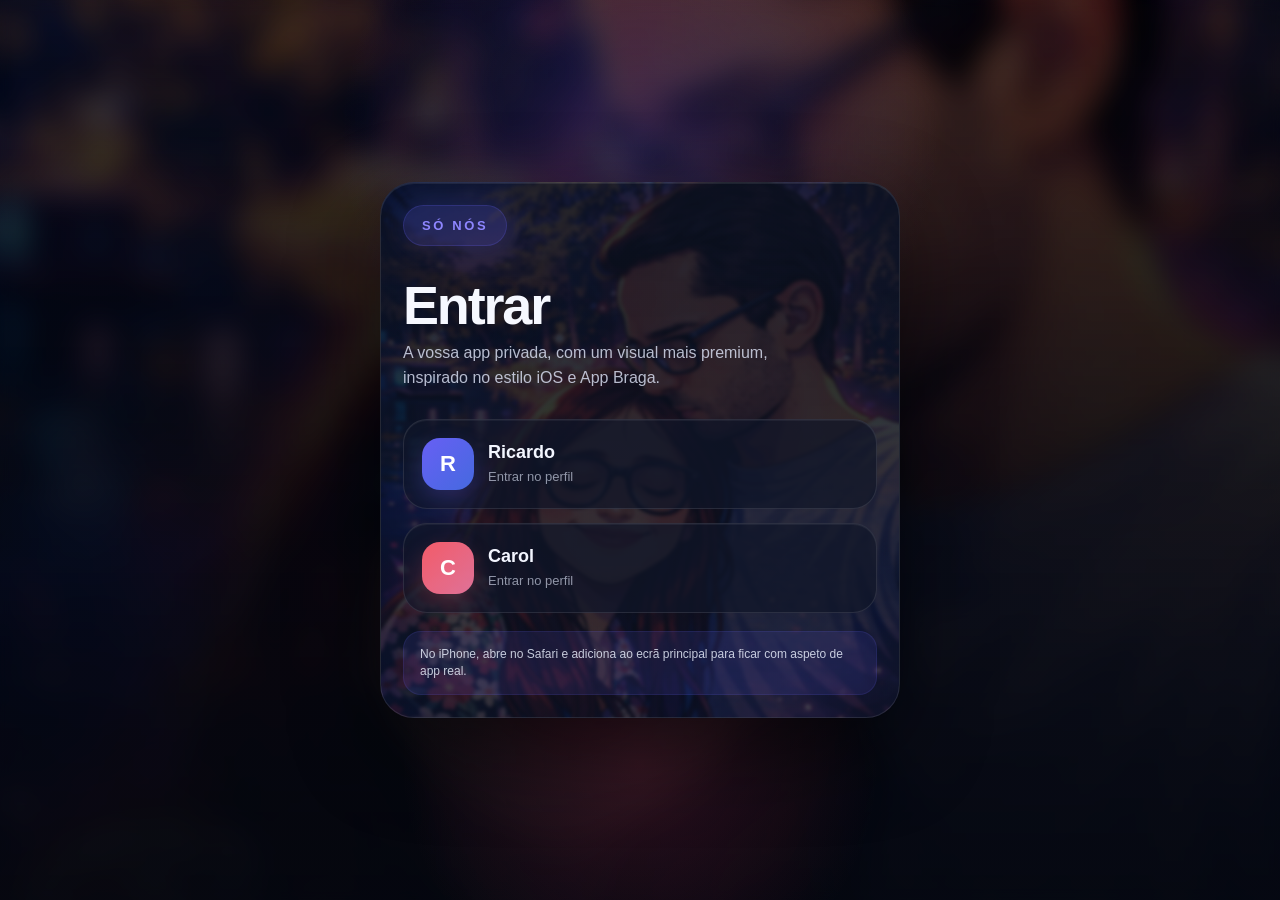
==== commit 90c6c462: "Add files via upload" ====
--- a/index.html
+++ b/index.html
@@ -44,7 +44,7 @@
       <header class="topbar">
         <div class="page-title">
           <h2 data-page-title>Início</h2>
-          <p data-page-sub>Visão geral da vossa app privada.</p>
+          <p data-page-sub>Estado atual minimalista da vossa lista.</p>
         </div>
         <div class="top-actions"></div>
       </header>
@@ -70,7 +70,7 @@
         <section class="hero-card">
           <div>
             <h3>Dashboard da lista partilhada</h3>
-            <p>Vê rapidamente o estado da lista, os produtos comprados e o que ainda falta. Tudo com um visual premium e mais consistente em todas as páginas.</p>
+            <p>Um resumo mais limpo, rápido e com foco no que interessa.</p>
             <div class="hero-actions">
               <a class="primary-btn" href="add.html">Adicionar produto</a>
               <a class="secondary-btn" href="list.html">Abrir lista</a>
@@ -80,8 +80,8 @@
           <div class="panel" style="padding:16px">
             <div class="panel-head">
               <div>
-                <h3>Resumo</h3>
-                <p>Estado atual da lista</p>
+                <h3>Estado atual</h3>
+                <p>Contagem rápida dos itens</p>
               </div>
               <span class="badge">Live</span>
             </div>
@@ -103,7 +103,7 @@
 
   <script src="shared.js"></script>
   <script>
-    fillShell('Início','Visão geral da vossa app privada.');
+    fillShell('Início','Estado atual minimalista da vossa lista.');
     renderStats('statsGrid');
   </script>
 </body>
--- a/style.css
+++ b/style.css
@@ -448,8 +448,9 @@
 .app-shell{
   min-height:100vh;
   background:
-    radial-gradient(circle at top center, rgba(108,99,255,.10), transparent 28%),
-    linear-gradient(180deg, #07101f 0%, #0b1220 100%);
+    linear-gradient(180deg, rgba(7,11,20,.76), rgba(7,11,20,.94)),
+    url('login-bg.jpg') center center / cover no-repeat;
+  background-attachment:fixed;
 }
 .main{
   position:relative;
@@ -473,11 +474,10 @@
   backdrop-filter:blur(18px);
 }
 .brand-card{
-  background:
-    linear-gradient(180deg, rgba(12,18,34,.92), rgba(12,18,34,.76)),
-    url('login-panel.jpg') center center / cover no-repeat;
+  background:rgba(12,18,34,.82);
   border:1px solid rgba(255,255,255,.08);
   box-shadow:0 24px 70px rgba(0,0,0,.36), inset 0 1px 0 rgba(255,255,255,.05);
+  backdrop-filter:blur(18px);
 }
 .brand-card .eyebrow{
   color:#8e86ff;
@@ -512,13 +512,12 @@
   color:rgba(230,236,255,.64);
 }
 .hero-card,.panel,.stat-card{
-  background:
-    linear-gradient(180deg, rgba(12,18,34,.90), rgba(12,18,34,.76)),
-    url('login-panel.jpg') center center / cover no-repeat;
+  background:rgba(12,18,34,.76);
   border:1px solid rgba(255,255,255,.08);
   box-shadow:
     0 24px 70px rgba(0,0,0,.34),
     inset 0 1px 0 rgba(255,255,255,.04);
+  backdrop-filter:blur(18px);
 }
 .hero-card{
   overflow:hidden;
@@ -620,3 +619,140 @@
     font-size:28px;
   }
 }
+
+
+/* PREMIUM V2 */
+html, body{
+  scroll-behavior:smooth;
+}
+.main{
+  padding-top:max(16px, env(safe-area-inset-top));
+}
+.topbar{
+  margin-bottom:12px;
+}
+.page-title h2{
+  font-size:30px;
+}
+.page-title p{
+  font-size:14px;
+}
+.panel, .hero-card, .stat-card, .brand-card, .item-card, .history-day{
+  border-radius:24px;
+}
+.hero-card{
+  gap:12px;
+}
+.hero-card h3{
+  font-size:30px;
+}
+.panel{
+  padding:16px;
+}
+.panel-head{
+  margin-bottom:12px;
+}
+.actions-row{
+  gap:8px;
+}
+.primary-btn,.secondary-btn,.danger-btn,.ghost-btn{
+  min-height:50px;
+  border-radius:16px;
+}
+input,select,textarea{
+  min-height:50px;
+  border-radius:16px;
+}
+textarea{
+  min-height:88px;
+}
+.bottom-nav{
+  width:min(760px, calc(100% - 20px));
+  bottom:max(10px, env(safe-area-inset-bottom));
+  border-radius:22px;
+  padding:8px;
+}
+.bottom-link{
+  min-height:48px;
+  font-size:14px;
+}
+.item-card{
+  padding:12px;
+  gap:10px;
+}
+.item-title{
+  font-size:16px;
+}
+.item-meta,.history-meta{
+  font-size:12px;
+}
+.mini-btn{
+  width:38px;
+  height:38px;
+  border-radius:12px;
+}
+.check-btn{
+  width:26px;
+  height:26px;
+}
+.login-premium-note{
+  font-size:12px;
+}
+.section-stack{
+  display:grid;
+  gap:14px;
+}
+.list-split{
+  display:grid;
+  gap:14px;
+}
+.section-label{
+  display:flex;
+  align-items:center;
+  justify-content:space-between;
+  gap:10px;
+  margin-bottom:10px;
+}
+.section-label h4{
+  margin:0;
+  font-size:18px;
+  letter-spacing:-.02em;
+}
+.section-label span{
+  color:rgba(230,236,255,.64);
+  font-size:12px;
+  font-weight:700;
+}
+.quick-add{
+  display:grid;
+  grid-template-columns:1fr auto;
+  gap:10px;
+}
+.quick-add input{
+  min-width:0;
+}
+.fade-in-up{
+  animation:fadeInUp .35s ease both;
+}
+@keyframes fadeInUp{
+  from{opacity:0; transform:translateY(10px)}
+  to{opacity:1; transform:translateY(0)}
+}
+@media (max-width:760px){
+  .main{
+    padding:14px 14px 105px;
+    padding-top:max(14px, env(safe-area-inset-top));
+  }
+  .page-title h2{
+    font-size:26px;
+  }
+  .hero-card h3{
+    font-size:25px;
+  }
+  .panel, .hero-card{
+    border-radius:22px;
+  }
+  .quick-add{
+    grid-template-columns:1fr;
+  }
+}
